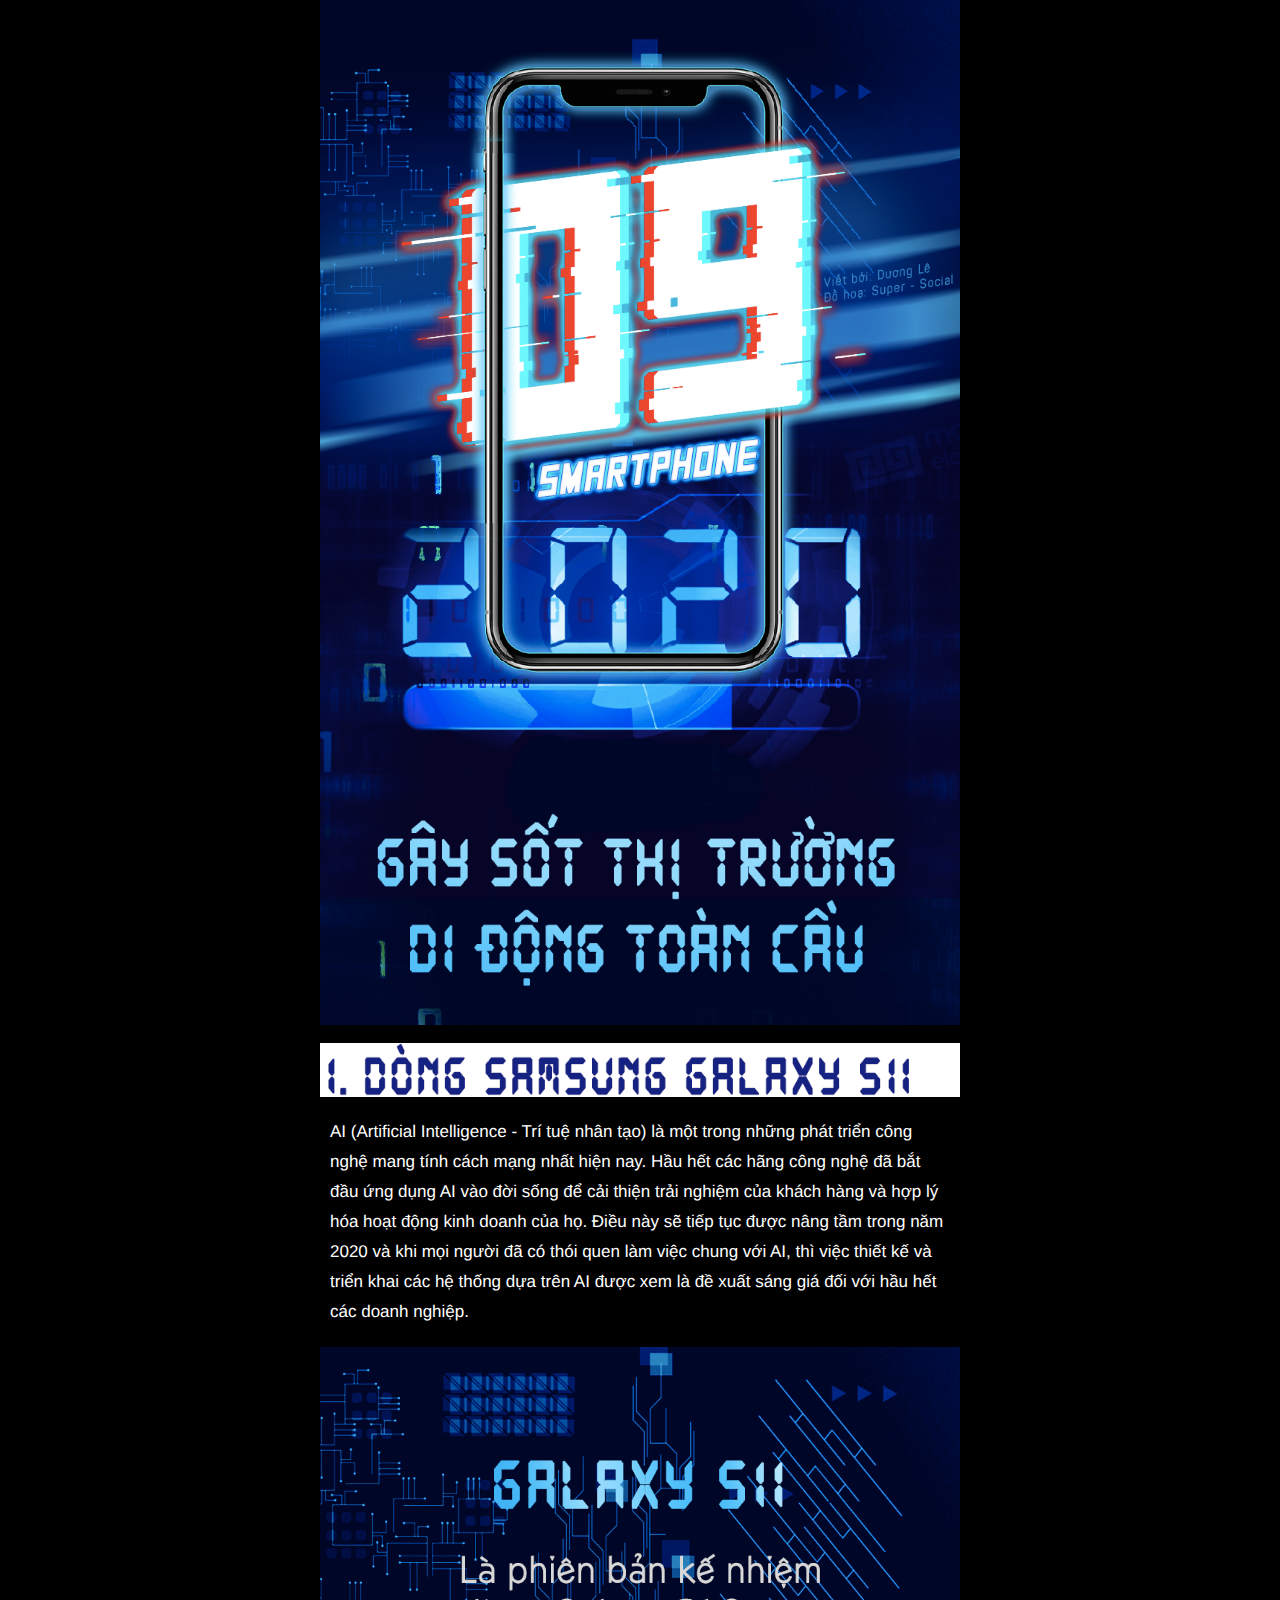
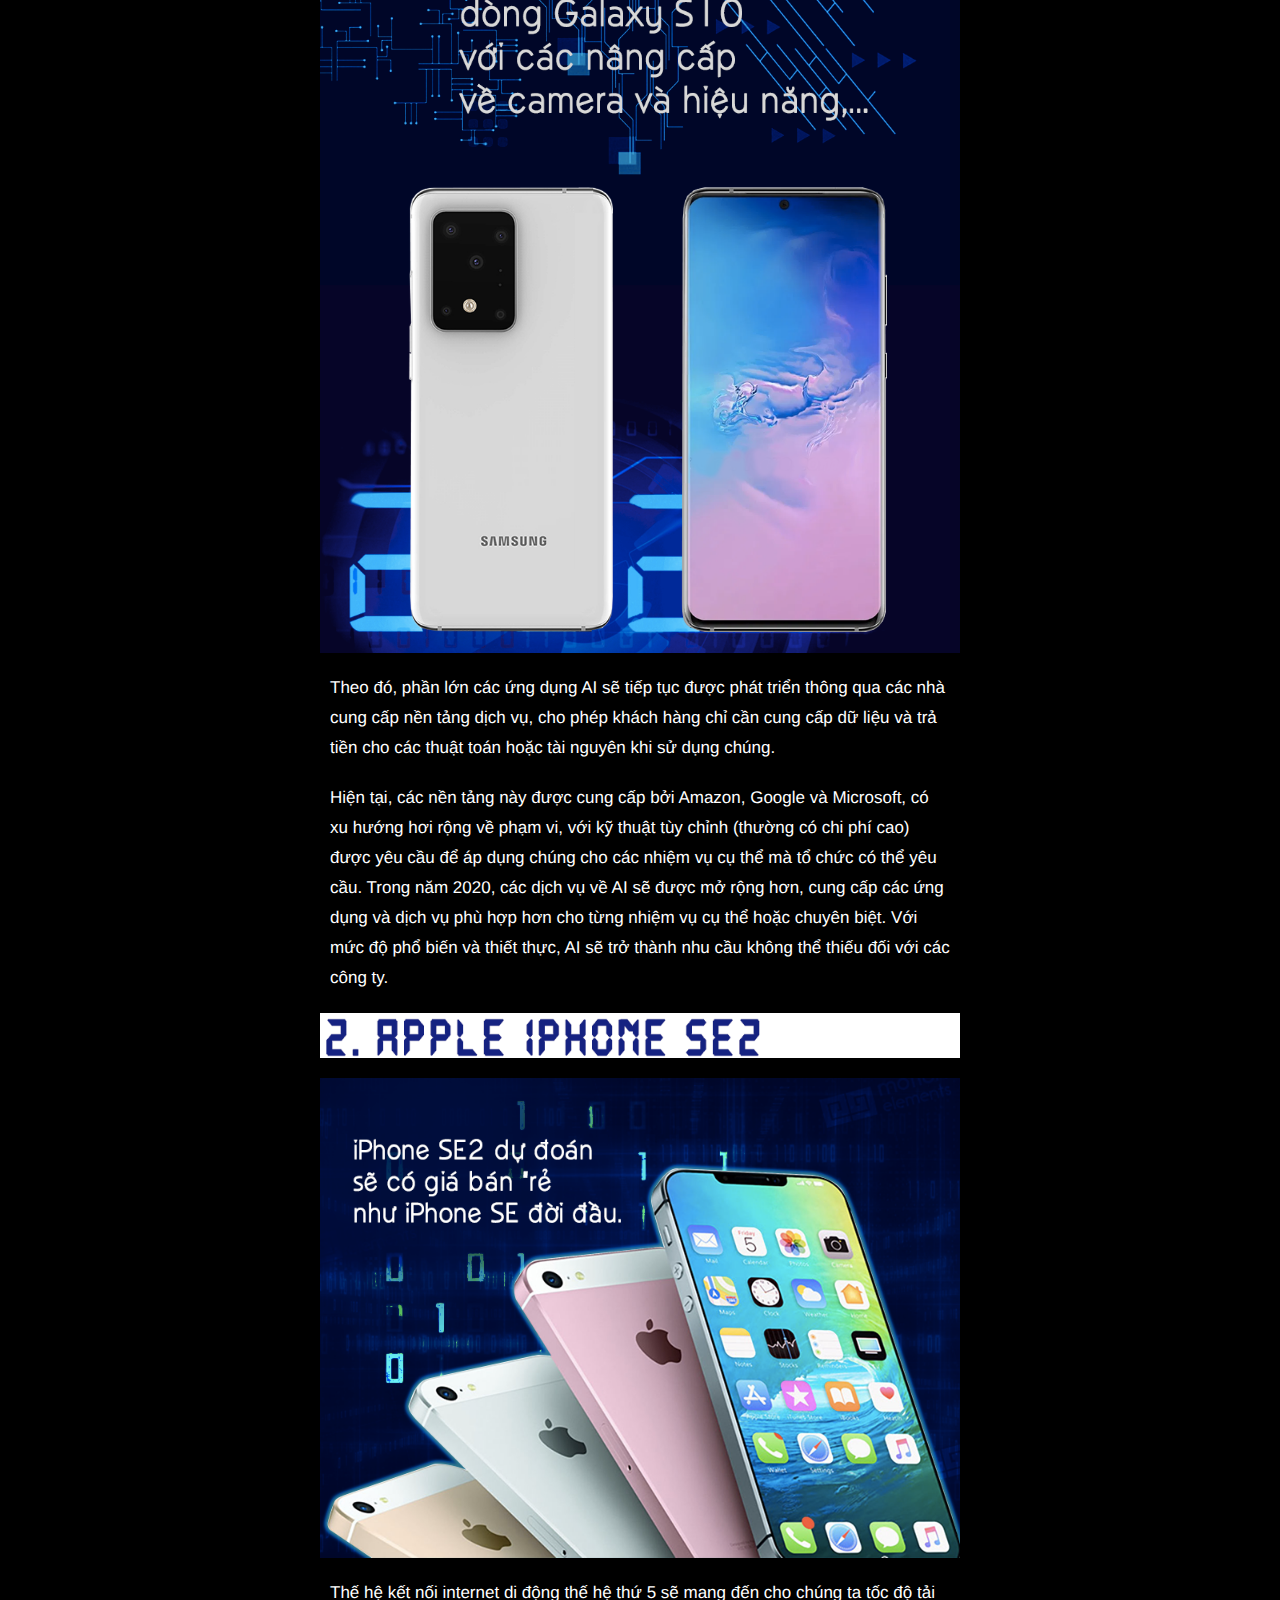
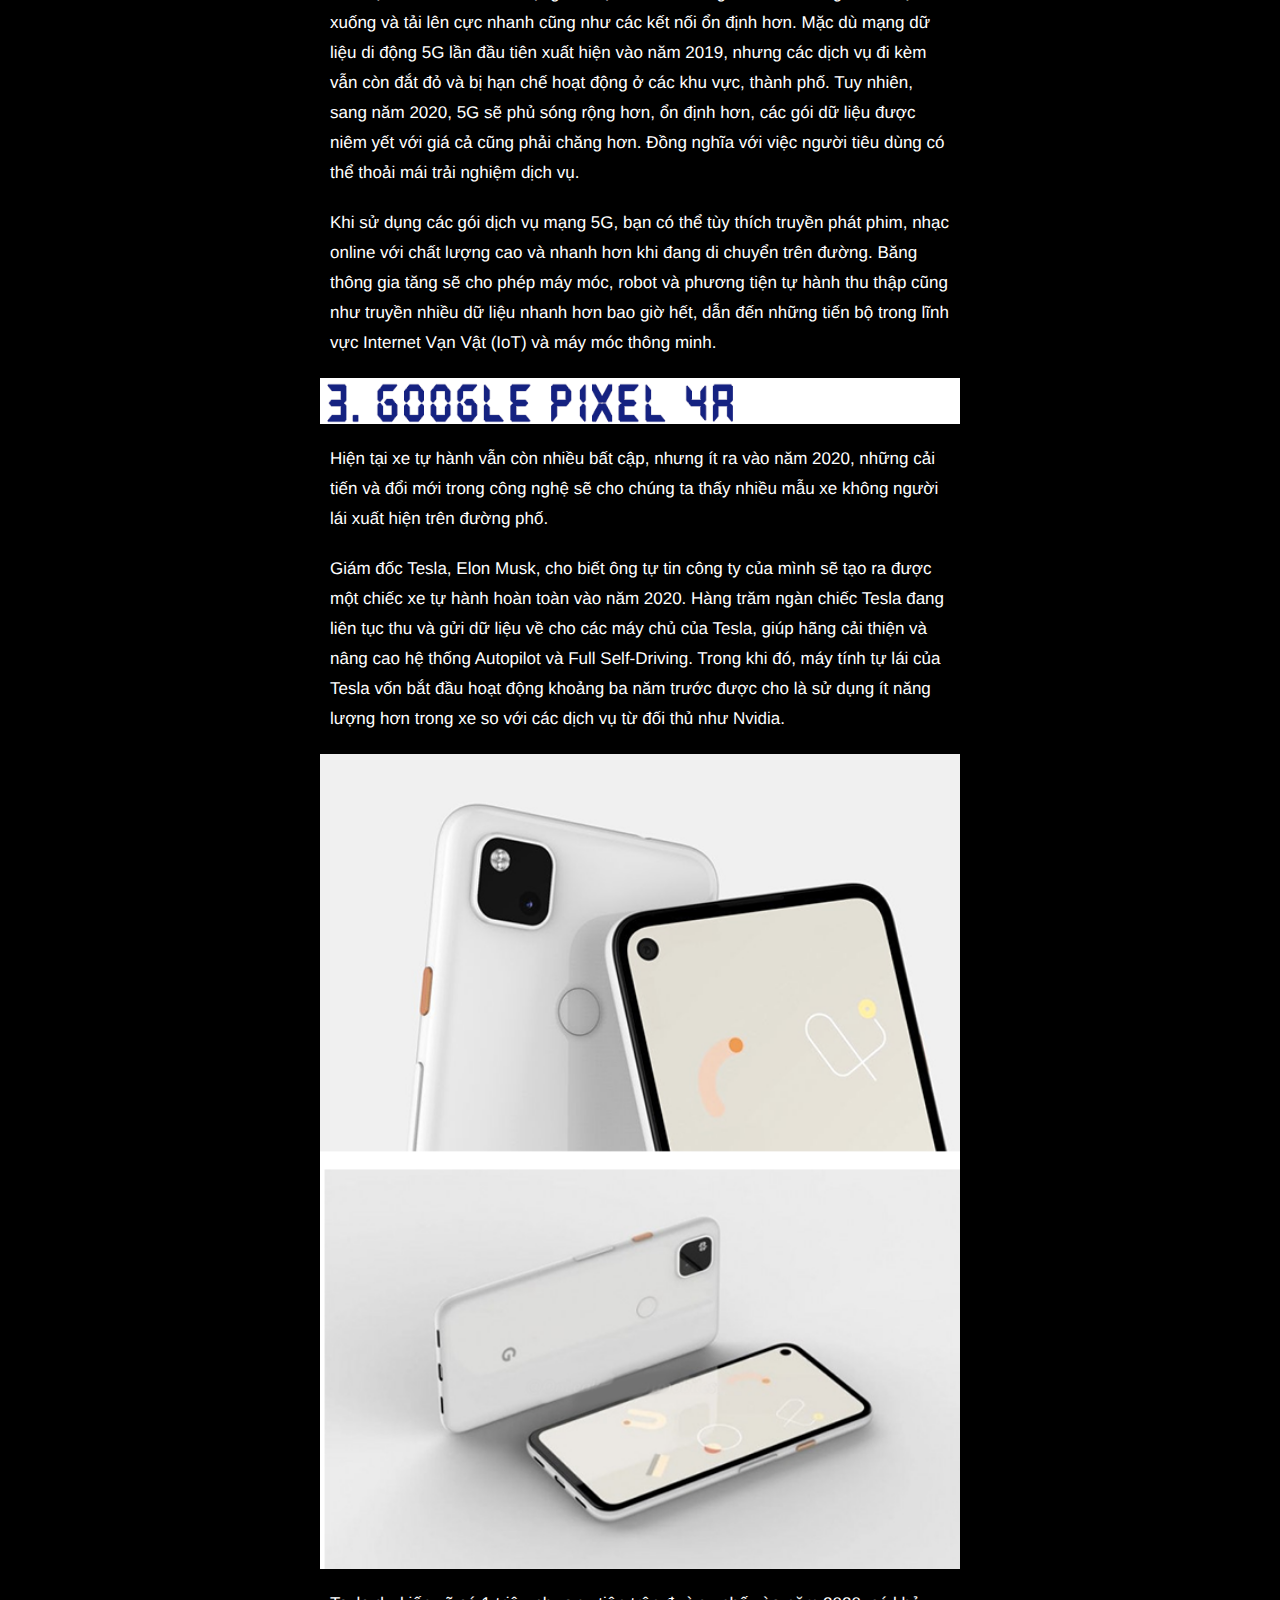
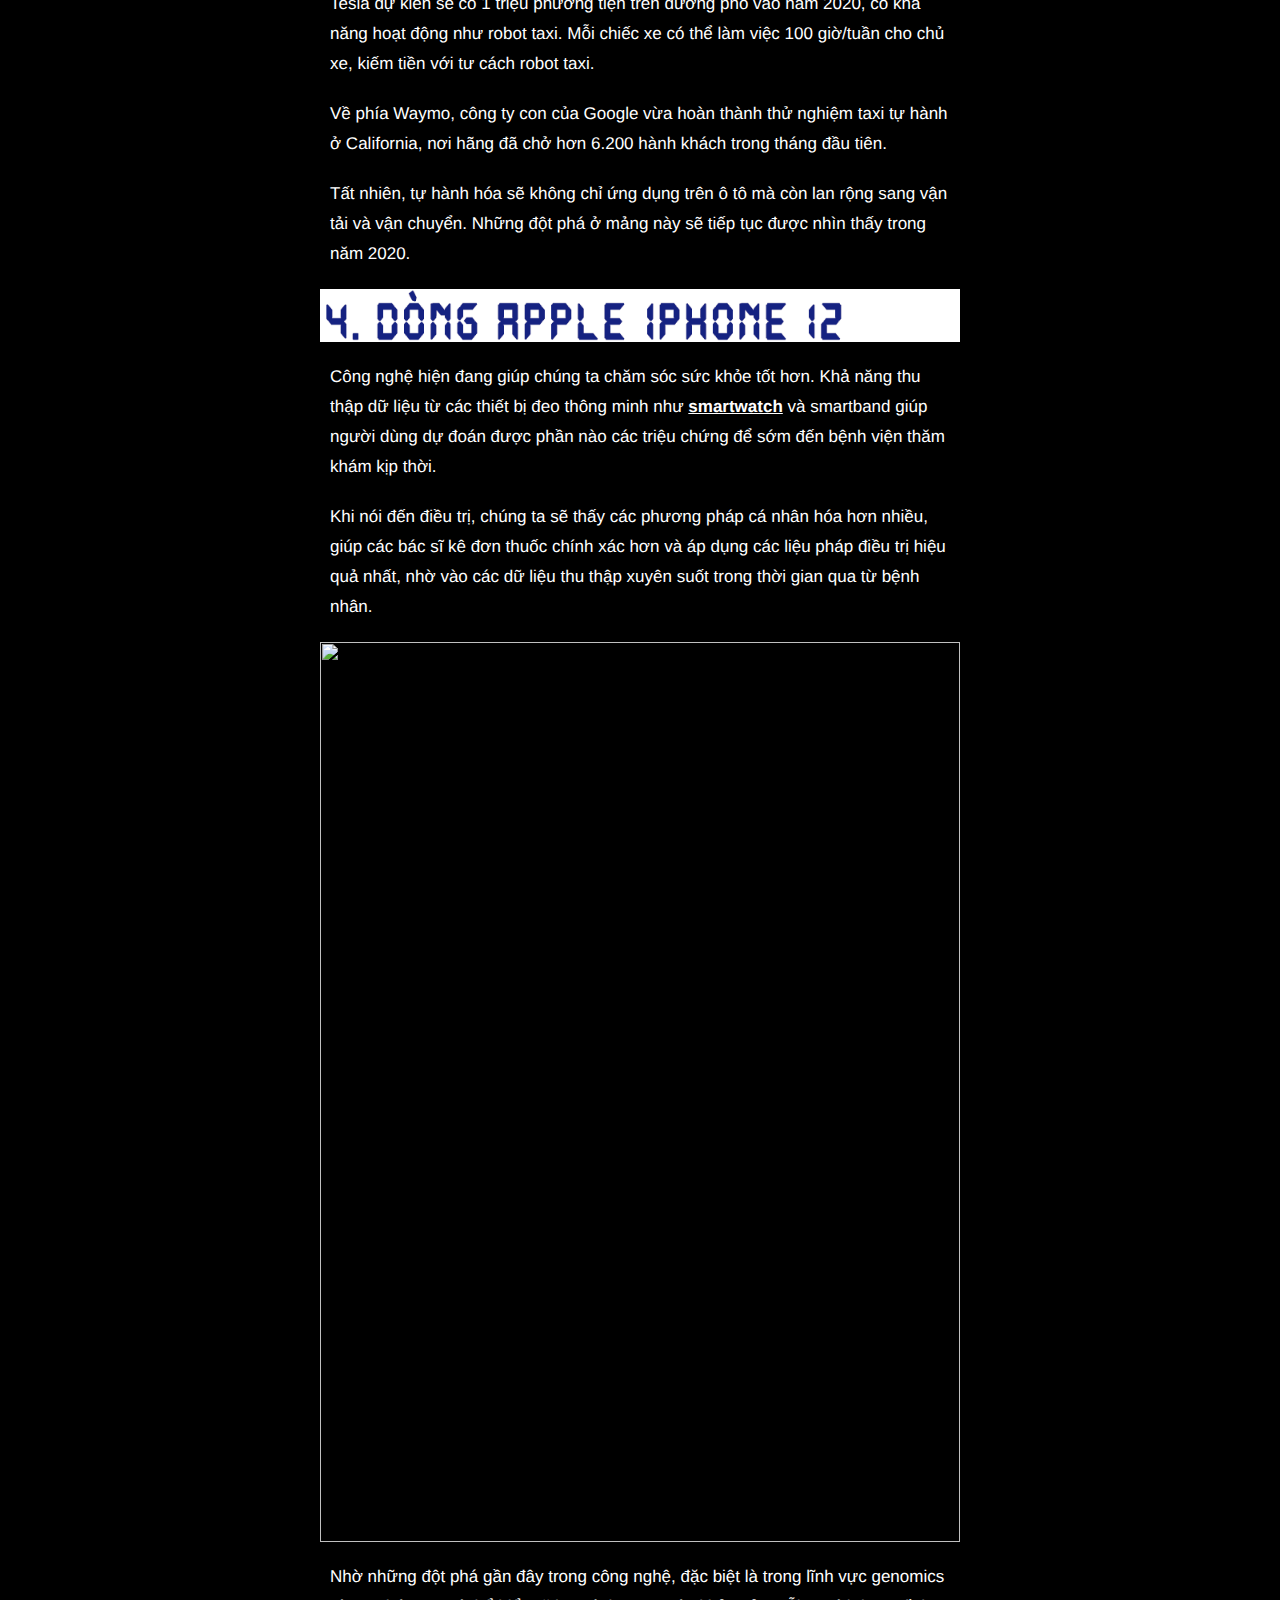
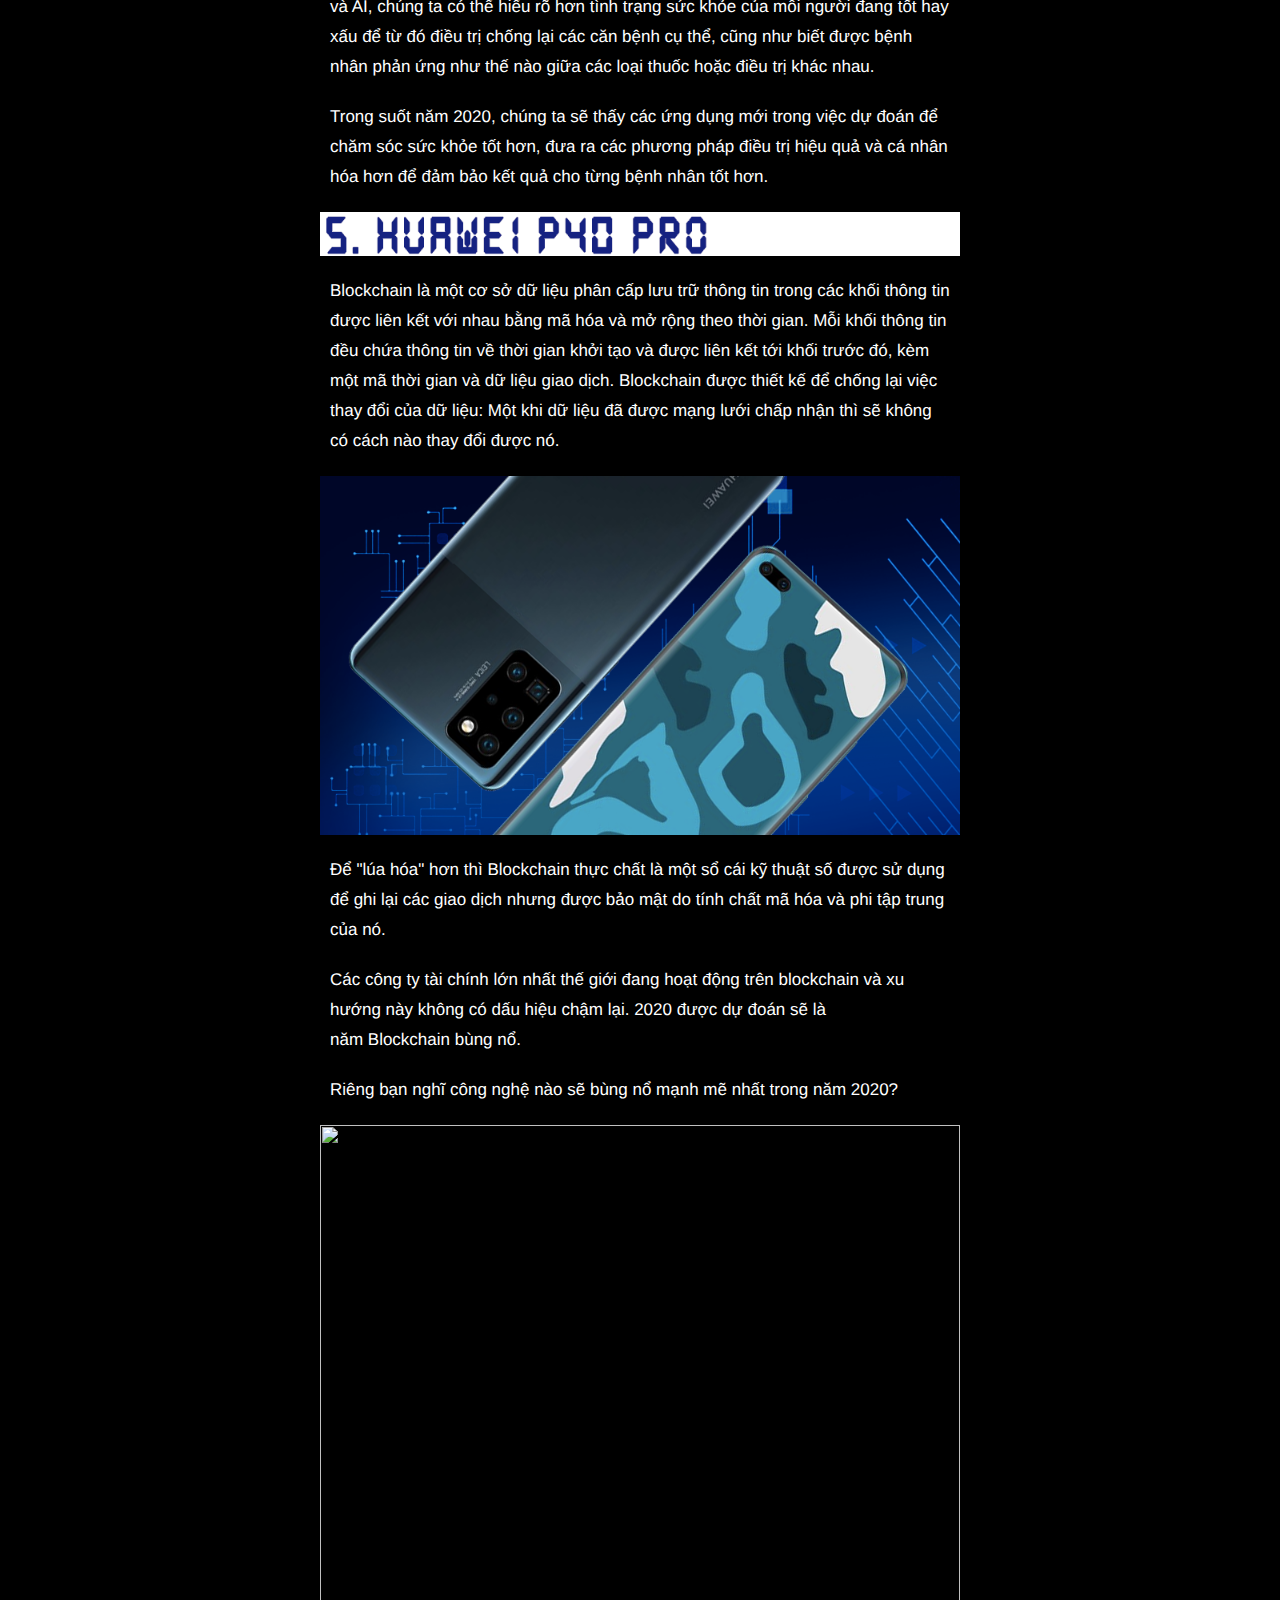
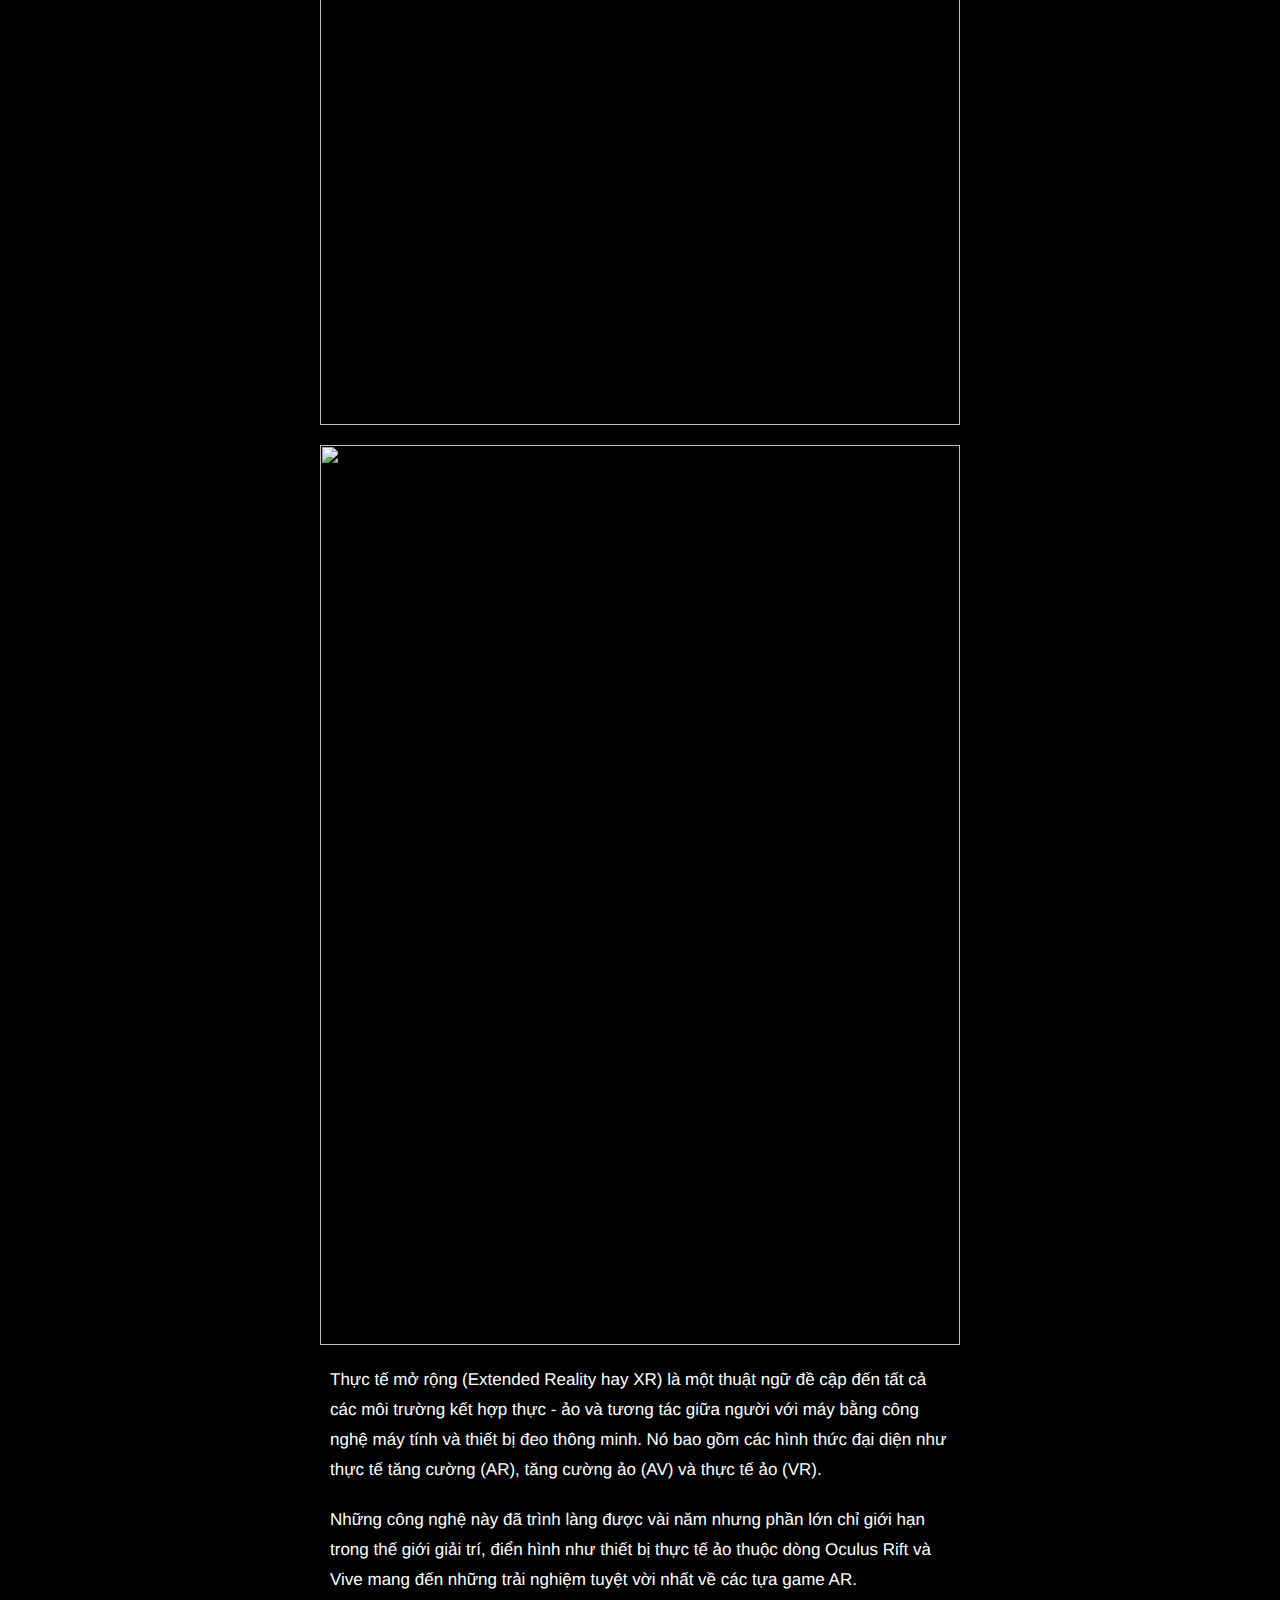
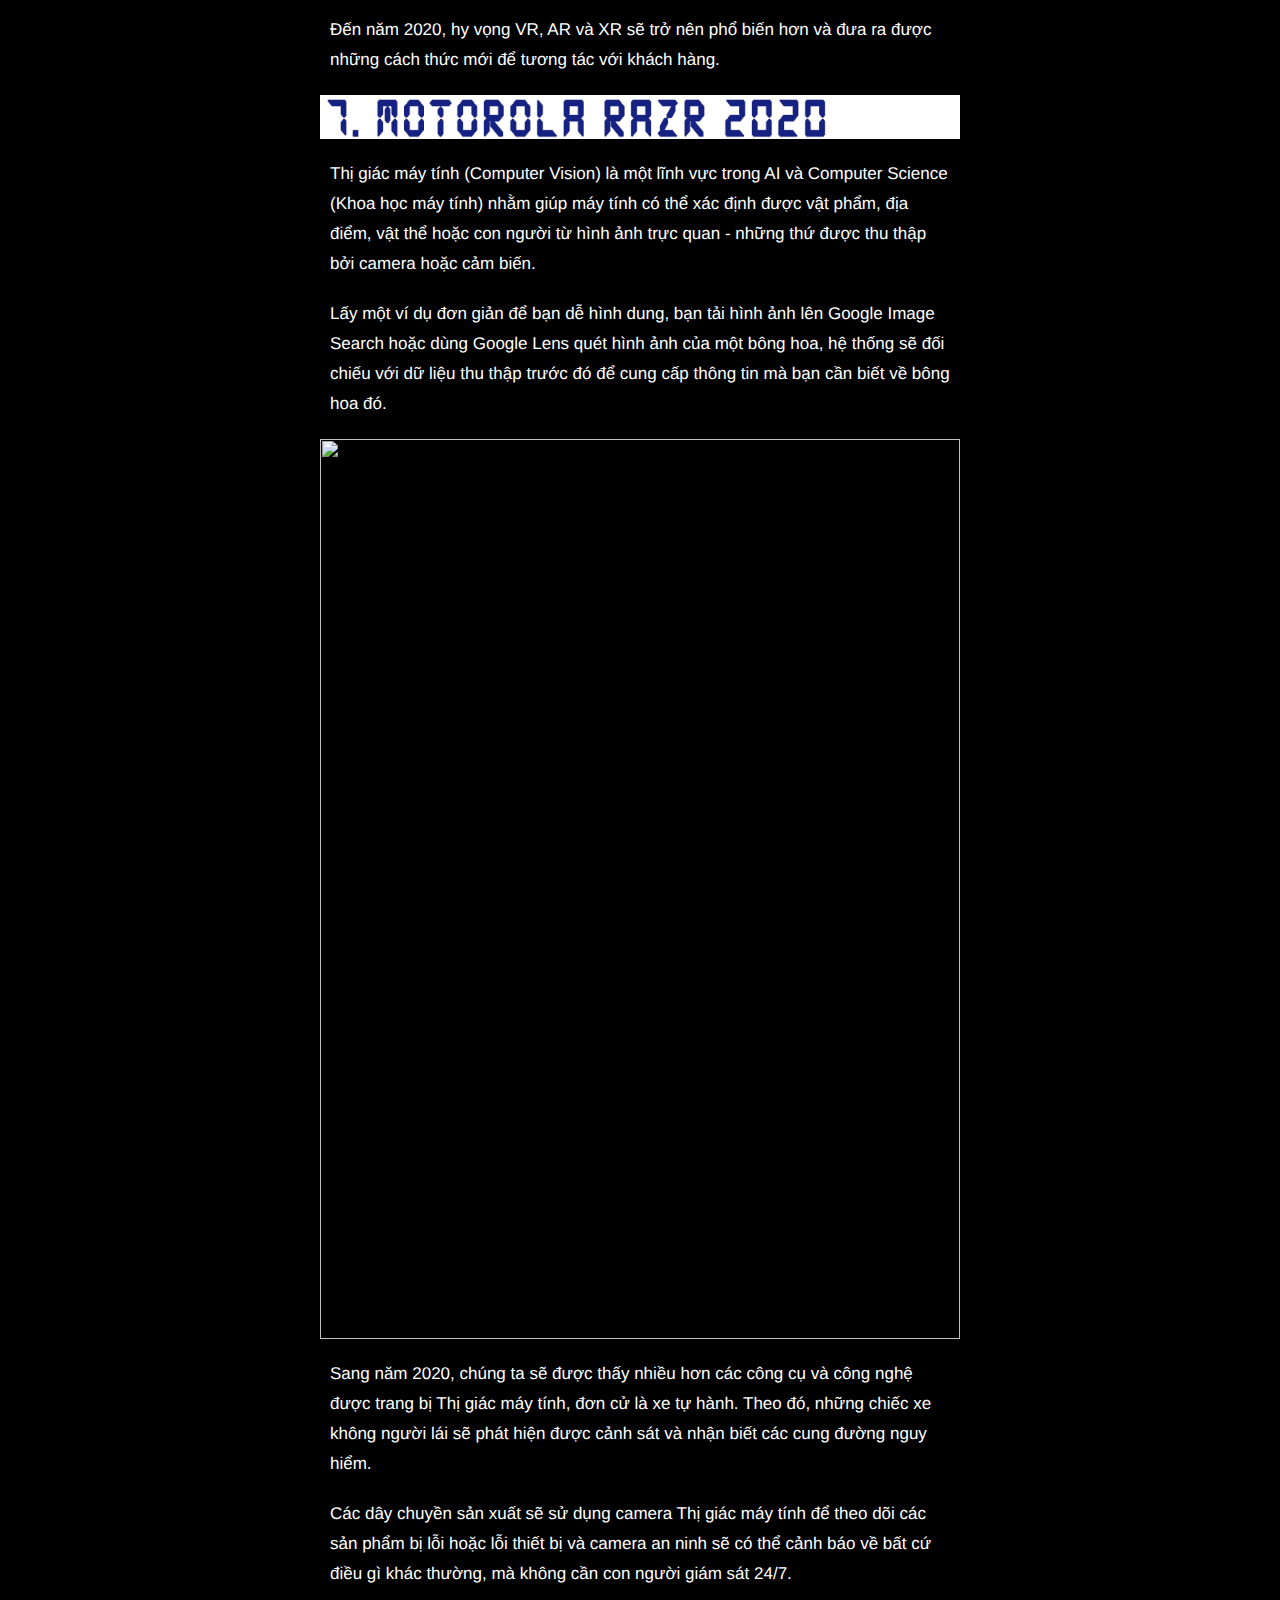
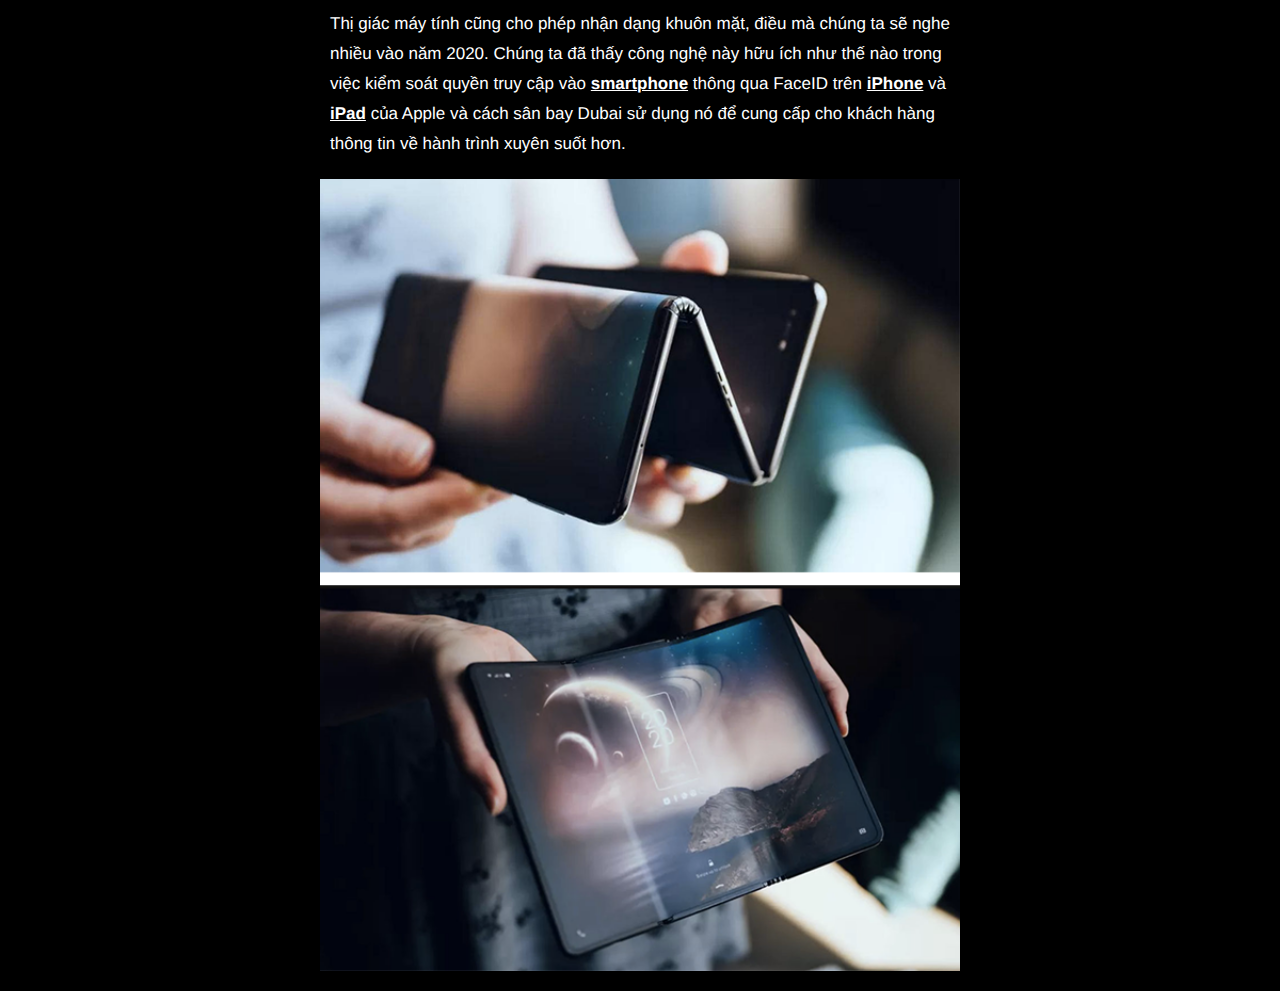
==== MOBILE/index.html @ e2ac8e6b "first commit" ====
<!donuype html>
<html>
<head>
	<meta charset="utf-8">
	<meta name="viewport" content="width=device-width, height=device-height, initial-scale=1, maximum-scale=1, user-scalable=0" />
	<title>Thế giới di động</title>
	<link href="css/style.css" type="text/css" rel="stylesheet" media="screen">
	<link href="https://fonts.googleapis.com/css?family=Open+Sans" rel="stylesheet">
	<link href="https://fonts.googleapis.com/css?family=Arimo" rel="stylesheet">
</head>
<body>
	<div class="block-header">
		<img src="images/header.png"><br>
	</div>
	<div class="how-richkid">
		<div class="container del-marginbottom">
			<div class="img-fullscreen">
				<img src="images/outline01.png">
			</div>
			<p>AI (Artificial Intelligence - Trí tuệ nhân tạo) là một trong những phát triển công nghệ mang tính cách mạng nhất hiện nay. Hầu hết các hãng công nghệ đã bắt đầu ứng dụng AI vào đời sống để cải thiện trải nghiệm của khách hàng và hợp lý hóa hoạt động kinh doanh của họ. Điều này sẽ tiếp tục được nâng tầm trong năm 2020 và khi mọi người đã có thói quen làm việc chung với AI, thì việc thiết kế và triển khai các hệ thống dựa trên AI được xem là đề xuất sáng giá đối với hầu hết các doanh nghiệp.</p>
			<div class="img-fullscreen">
				<img src="images/img01.png">
			</div>
			<p>Theo đó, phần lớn các ứng dụng AI sẽ tiếp tục được phát triển thông qua các nhà cung cấp nền tảng dịch vụ, cho phép khách hàng chỉ cần cung cấp dữ liệu và trả tiền cho các thuật toán hoặc tài nguyên khi sử dụng chúng.</p>
			<p>Hiện tại, các nền tảng này được cung cấp bởi Amazon, Google và Microsoft, có xu hướng hơi rộng về phạm vi, với kỹ thuật tùy chỉnh (thường có chi phí cao) được yêu cầu để áp dụng chúng cho các nhiệm vụ cụ thể mà tổ chức có thể yêu cầu. Trong năm 2020, các dịch vụ về AI sẽ được mở rộng hơn, cung cấp các ứng dụng và dịch vụ phù hợp hơn cho từng nhiệm vụ cụ thể hoặc chuyên biệt. Với mức độ phổ biến và thiết thực, AI sẽ trở thành nhu cầu không thể thiếu đối với các công ty.</p>
			<div class="img-fullscreen">
				<img src="images/outline02.png">
			</div>
			<div class="img-fullscreen">
				<img src="images/img02.png">
			</div>
			<p>Thế hệ kết nối internet di động thế hệ thứ 5 sẽ mang đến cho chúng ta tốc độ tải xuống và tải lên cực nhanh cũng như các kết nối ổn định hơn. Mặc dù mạng dữ liệu di động 5G lần đầu tiên xuất hiện vào năm 2019, nhưng các dịch vụ đi kèm vẫn còn đắt đỏ và bị hạn chế hoạt động ở các khu vực, thành phố. Tuy nhiên, sang năm 2020, 5G sẽ phủ sóng rộng hơn, ổn định hơn, các gói dữ liệu được niêm yết với giá cả cũng phải chăng hơn. Đồng nghĩa với việc người tiêu dùng có thể thoải mái trải nghiệm dịch vụ.</p>
			<p>Khi sử dụng các gói dịch vụ mạng 5G, bạn có thể tùy thích truyền phát phim, nhạc online với chất lượng cao và nhanh hơn&nbsp;khi đang di chuyển trên đường. Băng thông gia tăng sẽ cho phép máy móc, robot và phương tiện tự hành thu thập cũng như truyền nhiều dữ liệu nhanh hơn bao giờ hết, dẫn đến những tiến bộ trong lĩnh vực Internet Vạn Vật (IoT) và máy móc thông minh.</p>
			<div class="img-fullscreen">
				<img src="images/outline03.png">
			</div>
			<p>Hiện tại xe tự hành vẫn còn nhiều bất cập, nhưng ít ra vào năm 2020, những cải tiến và đổi mới trong công nghệ sẽ cho chúng ta thấy nhiều mẫu xe không người lái xuất hiện trên đường phố.</p>
			<p>Giám đốc Tesla, Elon Musk, cho biết ông tự tin công ty của mình sẽ tạo ra được một chiếc xe tự hành hoàn toàn vào năm 2020. Hàng trăm ngàn chiếc Tesla đang liên tục thu và gửi dữ liệu về cho các máy chủ của Tesla, giúp hãng cải thiện và nâng cao hệ thống Autopilot và Full Self-Driving. Trong khi đó, máy tính tự lái của Tesla vốn bắt đầu hoạt động khoảng ba năm trước được cho là sử dụng ít năng lượng hơn trong xe so với các dịch vụ từ đối thủ như Nvidia.</p>
			<div class="img-fullscreen">
				<img src="images/img03.png">
			</div>
			<p>Tesla dự kiến sẽ có 1 triệu phương tiện trên đường phố vào năm 2020, có khả năng hoạt động như robot taxi. Mỗi chiếc xe có thể làm việc 100 giờ/tuần cho chủ xe, kiếm tiền với tư cách robot taxi.</p>
			<p>Về phía&nbsp;Waymo, công ty con của Google vừa hoàn thành thử nghiệm taxi tự hành ở California, nơi hãng đã chở hơn 6.200 hành khách trong tháng đầu tiên.</p>
			<p>Tất nhiên, tự hành hóa sẽ không chỉ ứng dụng trên ô tô mà còn lan rộng sang vận tải và vận chuyển. Những đột phá ở mảng này sẽ tiếp tục được nhìn thấy trong năm 2020.</p>
			<div class="img-fullscreen">
				<img src="images/outline04.png">
			</div>
			<p>Công nghệ hiện đang giúp chúng ta chăm sóc sức khỏe tốt hơn. Khả năng thu thập dữ liệu từ các thiết bị đeo thông minh như <a href="https://www.thegioididong.com/dong-ho-thong-minh" target="_blank" title="Đặt mua đồng hồ thông minh tại Thegioididong.com" type="Đặt mua đồng hồ thông minh tại Thegioididong.com">smartwatch</a> và smartband giúp người dùng dự đoán được phần nào các triệu chứng để&nbsp;sớm đến bệnh viện thăm khám kịp thời.</p>
			<p>Khi nói đến điều trị, chúng ta sẽ thấy các phương pháp cá nhân hóa hơn nhiều, giúp các bác sĩ kê đơn thuốc chính xác hơn và áp dụng các liệu pháp điều trị hiệu quả nhất, nhờ vào các dữ liệu thu thập xuyên suốt trong thời gian qua từ bệnh nhân.</p>
			<div class="img-fullscreen">
				<img src="images/img04.png">
			</div>
			<p>Nhờ những đột phá gần đây trong công nghệ, đặc biệt là trong lĩnh vực genomics và AI, chúng ta có thể hiểu rõ hơn tình trạng sức khỏe của mỗi người đang tốt hay xấu để từ đó điều trị chống lại các căn bệnh cụ thể, cũng như biết được bệnh nhân phản ứng như thế nào giữa các loại thuốc hoặc điều trị khác nhau.</p>
			<p>Trong suốt năm 2020, chúng ta sẽ thấy các ứng dụng mới trong việc dự đoán để chăm sóc sức khỏe tốt hơn, đưa ra các phương pháp điều trị hiệu quả và cá nhân hóa hơn để đảm bảo kết quả cho từng bệnh nhân tốt hơn.</p>
			<div class="img-fullscreen">
				<img src="images/outline05.png">
			</div>
			<p>Blockchain là một cơ sở dữ liệu phân cấp lưu trữ thông tin trong các khối thông tin được liên kết với nhau bằng mã hóa và mở rộng theo thời gian. Mỗi khối thông tin đều chứa thông tin về thời gian khởi tạo và được liên kết tới khối trước đó, kèm một mã thời gian và dữ liệu giao dịch. Blockchain được thiết kế để chống lại việc thay đổi của dữ liệu: Một khi dữ liệu đã được mạng lưới chấp nhận thì sẽ không có cách nào thay đổi được nó.</p>
			<div class="img-fullscreen">
				<img src="images/img05.png">
			</div>
			<p>Để "lúa hóa" hơn thì Blockchain thực chất là một sổ cái kỹ thuật số được sử dụng để ghi lại các giao dịch nhưng được bảo mật do tính chất mã hóa và phi tập trung của nó.</p>
			<p>Các công ty tài chính lớn nhất thế giới đang hoạt động trên blockchain và xu hướng này không có dấu hiệu chậm lại.&nbsp;2020 được dự đoán sẽ là năm&nbsp;Blockchain bùng nổ.</p>
			<p>Riêng bạn nghĩ công nghệ nào sẽ bùng nổ mạnh mẽ nhất trong năm 2020?</p>
			<div class="img-fullscreen">
				<img src="images/outline06.png">
			</div>
			<div class="img-fullscreen">
				<img src="images/img06.png">
			</div>
			<p>Thực tế mở rộng (Extended Reality hay XR) là một thuật ngữ đề cập đến tất cả các môi trường kết hợp thực - ảo và tương tác giữa người với máy bằng công nghệ máy tính và thiết bị đeo thông minh. Nó bao gồm các hình thức đại diện như thực tế tăng cường (AR), tăng cường ảo (AV) và thực tế ảo (VR).</p>
			<p>Những công nghệ này đã trình làng được vài năm nhưng phần lớn chỉ giới hạn trong thế giới giải trí, điển hình như thiết bị thực tế ảo thuộc dòng Oculus Rift và Vive mang đến những trải nghiệm tuyệt vời nhất về các tựa game AR.</p>
			<p>Đến năm 2020, hy vọng VR, AR và XR sẽ trở nên phổ biến hơn và đưa ra được những cách thức mới để tương tác với khách hàng.</p>
			<div class="img-fullscreen">
				<img src="images/outline07.png">
			</div>
			<p>Thị giác máy tính (Computer Vision) là một lĩnh vực trong AI và Computer Science (Khoa học máy tính) nhằm giúp máy tính có&nbsp;thể xác định được vật phẩm, địa điểm, vật thể hoặc con người từ hình ảnh trực quan - những thứ được thu thập bởi camera hoặc cảm biến.</p>
			<p>Lấy một ví dụ đơn giản để bạn dễ hình dung, bạn tải hình ảnh lên&nbsp;Google Image Search hoặc dùng&nbsp;Google Lens quét hình ảnh của một bông hoa, hệ thống sẽ đối chiếu với dữ liệu thu thập trước đó để cung cấp thông tin mà bạn cần biết về bông hoa đó.</p>
			<div class="img-fullscreen">
				<img src="images/img07.gif">
			</div>
			<p>Sang năm 2020, chúng ta sẽ được thấy nhiều hơn các công cụ và công nghệ được trang bị Thị giác máy tính, đơn cử là xe tự hành. Theo đó, những chiếc xe không người lái sẽ phát hiện được cảnh sát và nhận biết các cung đường nguy hiểm.</p>
			<p>Các dây chuyền sản xuất sẽ sử dụng camera Thị giác máy tính để theo dõi các sản phẩm bị lỗi hoặc lỗi thiết bị và camera an ninh sẽ có thể cảnh báo về bất cứ điều gì khác thường, mà không cần con người giám sát 24/7.</p>
			<p>Thị giác máy tính cũng cho phép nhận dạng khuôn mặt, điều mà chúng ta sẽ nghe nhiều vào năm 2020. Chúng ta đã thấy công nghệ này hữu ích như thế nào trong việc kiểm soát quyền truy cập vào <a href="https://www.thegioididong.com/dtdd" target="_blank" title="Đặt mua smartphone tại Thegioididong.com" type="Đặt mua smartphone tại Thegioididong.com">smartphone</a> thông qua FaceID trên <a href="https://www.thegioididong.com/dtdd-apple-iphone" target="_blank" title="Đặt mua iPhone tại Thegioididong.com" type="Đặt mua iPhone tại Thegioididong.com">iPhone</a> và <a href="https://www.thegioididong.com/may-tinh-bang-apple-ipad" target="_blank" title="Đặt mua iPad tại Thegioididong.com" type="Đặt mua iPad tại Thegioididong.com">iPad</a> của Apple và cách sân bay Dubai sử dụng nó để cung cấp cho khách hàng thông tin về hành trình xuyên suốt hơn.</p>
			<div class="img-fullscreen">
				<img src="images/img08.png">
			</div>
<!-- 		<div class="how-richkid override-background">
			<div class="container del-marginbottom">
				<p>Các quy tắc của Paint đều nhất quán và duy trì trong suốt hơn 30 năm cập nhật phần mềm bởi vì chúng không cần (và không có) thay đổi. Đôi khi chỉ cần như vậy để chúng ta xây dựng một bộ tính năng tốt cho ứng dụng.</p>
				<p style="margin-bottom: 0;">Sẽ không có gì ngạc nhiên khi nhiều người tiếp tục sử dụng Paint trong một thời gian dài nữa. Tóm lại, nếu cái gì không hỏng, đừng sửa nó!</p>
			</div>
		</div> -->
	</body>
---- MOBILE/css/style.css ----
* {
    margin: 0;
    padding: 0;
}

img {
    border: 0;
}

a {
    /*text-decoration: none;*/
}

ul, ol {
    /*list-style: none;*/
    list-style: inside;
}

.clr {
    clear: both;
}

body, input, button, option, textarea, label, select, legend, h1, h2, h3, h4, h5, h6, h1 a, h2 a, h3 a, h4 a, h5 a, h6 a {
    font: 14px/18px Arial, Helvetica, sans-serif;
    color: #333;
    outline: none;
}
p {
    -webkit-margin-before: 0;
    -webkit-margin-after: 0;
    -webkit-margin-start: 0;
    -webkit-margin-end: 0;
    text-rendering: geometricPrecision;
}
input[type=text], input[type=tel], textarea {
    -webkit-appearance: none;
}
body{
    background-color: black;
    color: white;
}
body a:link{
    color: white;
    font-weight: bold;
    text-decoration:underline;
}
.wrapper-tt{
    font-family: 'Open Sans', sans-serif;
    width: 100%;
    max-width: 640px;
    display: block;
    margin: auto
}
[class^="icontt-"], [class*="icontt-"] {
    background-image:url(../images/iconsocial.png);
    background-repeat: no-repeat;
    display: inline-block;
    height: 72px;
    width: 72px;
    line-height: 30px;
    vertical-align: middle;
    background-size: 72px 256px;
}

.block-header img{
    width: 100%;
    max-width: 640px;
    display: block;
    margin: auto
}
.container{
    max-width: 640px;
    margin: 0 auto;
}

p, ul{
    padding: 0 10px;
    font-family: Helvetica;
    font-size: 17px;
    line-height: 30px !important;
}
iframe{
    display: block;
    margin: 0 auto;
}
.outline img {
    width: 100%;
}
.font-bold{
    font-weight: bold;
}
.img-fullscreen img{
    width: 100%;
}
.how-richkid .container, .combo-cheapkid .container, .combo-richkid .container{
    margin-bottom: 20px;
}

.del-marginbottom{
    margin-bottom: 0 !important;
}
.del-margintop{
    margin-top: 0 !important;
}
.how-richkid img, .combo-cheapkid img{
    margin-bottom: 20px;
}
.outline img{
    margin-top: 0;   
}

h3 iframe{
    margin-bottom: 10px;
}

.container p{
 margin-bottom: 20px;
}

.button_buy{
    max-width: 250px;
    margin: 0 auto;
}

.buynow{
    margin: auto;
    width: 250px;
    text-align: center;
    line-height: 20.8px;
    background: -webkit-linear-gradient(top,#f89406,#f76b1c);
    border: 1px solid #d97f00;
    padding: 5px 15px;
    text-align: center;
    color: #fff;
    text-transform: uppercase;
    border-radius: 4px;
    font-size: 14px;
    font-weight: bold;
    display: inline-block;
    margin-top: 5px;
    text-decoration: none;
    
}

.buynow span{
    color: rgb(255, 255, 0);
    font-weight: bold;
}

.note{
    font-size: 13px !important;
    font-style: italic;
    line-height: 20px !important;
}

.override-background{
    /* Permalink - use to edit and share this gradient: https://colorzilla.com/gradient-editor/#dddddd+0,ffffff+100 */
    background: #dddddd; /* Old browsers */
    background: -moz-linear-gradient(top,  #dddddd 0%, #ffffff 100%); /* FF3.6-15 */
    background: -webkit-linear-gradient(top,  #dddddd 0%,#ffffff 100%); /* Chrome10-25,Safari5.1-6 */
    background: linear-gradient(to bottom,  #dddddd 0%,#ffffff 100%); /* W3C, IE10+, FF16+, Chrome26+, Opera12+, Safari7+ */
    filter: progid:DXImageTransform.Microsoft.gradient( startColorstr='#dddddd', endColorstr='#ffffff',GradientType=0 ); /* IE6-9 */
}
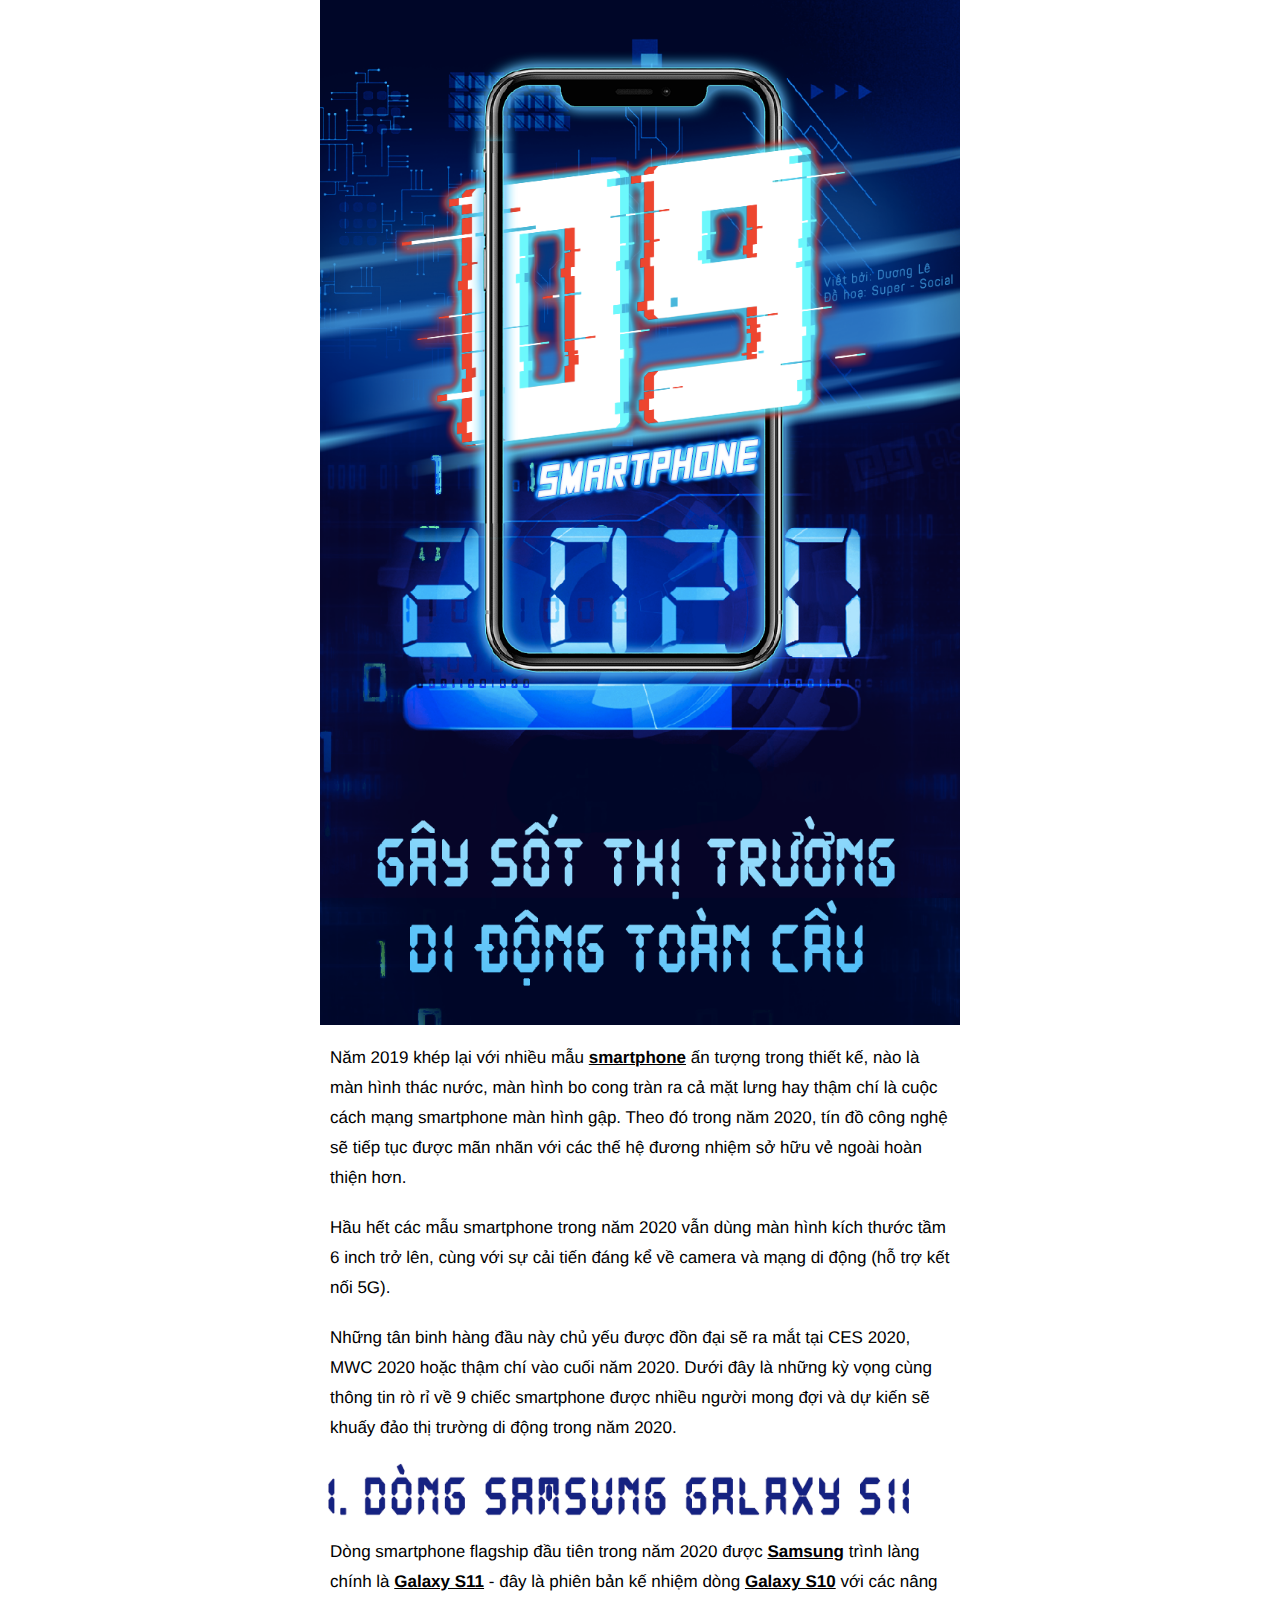
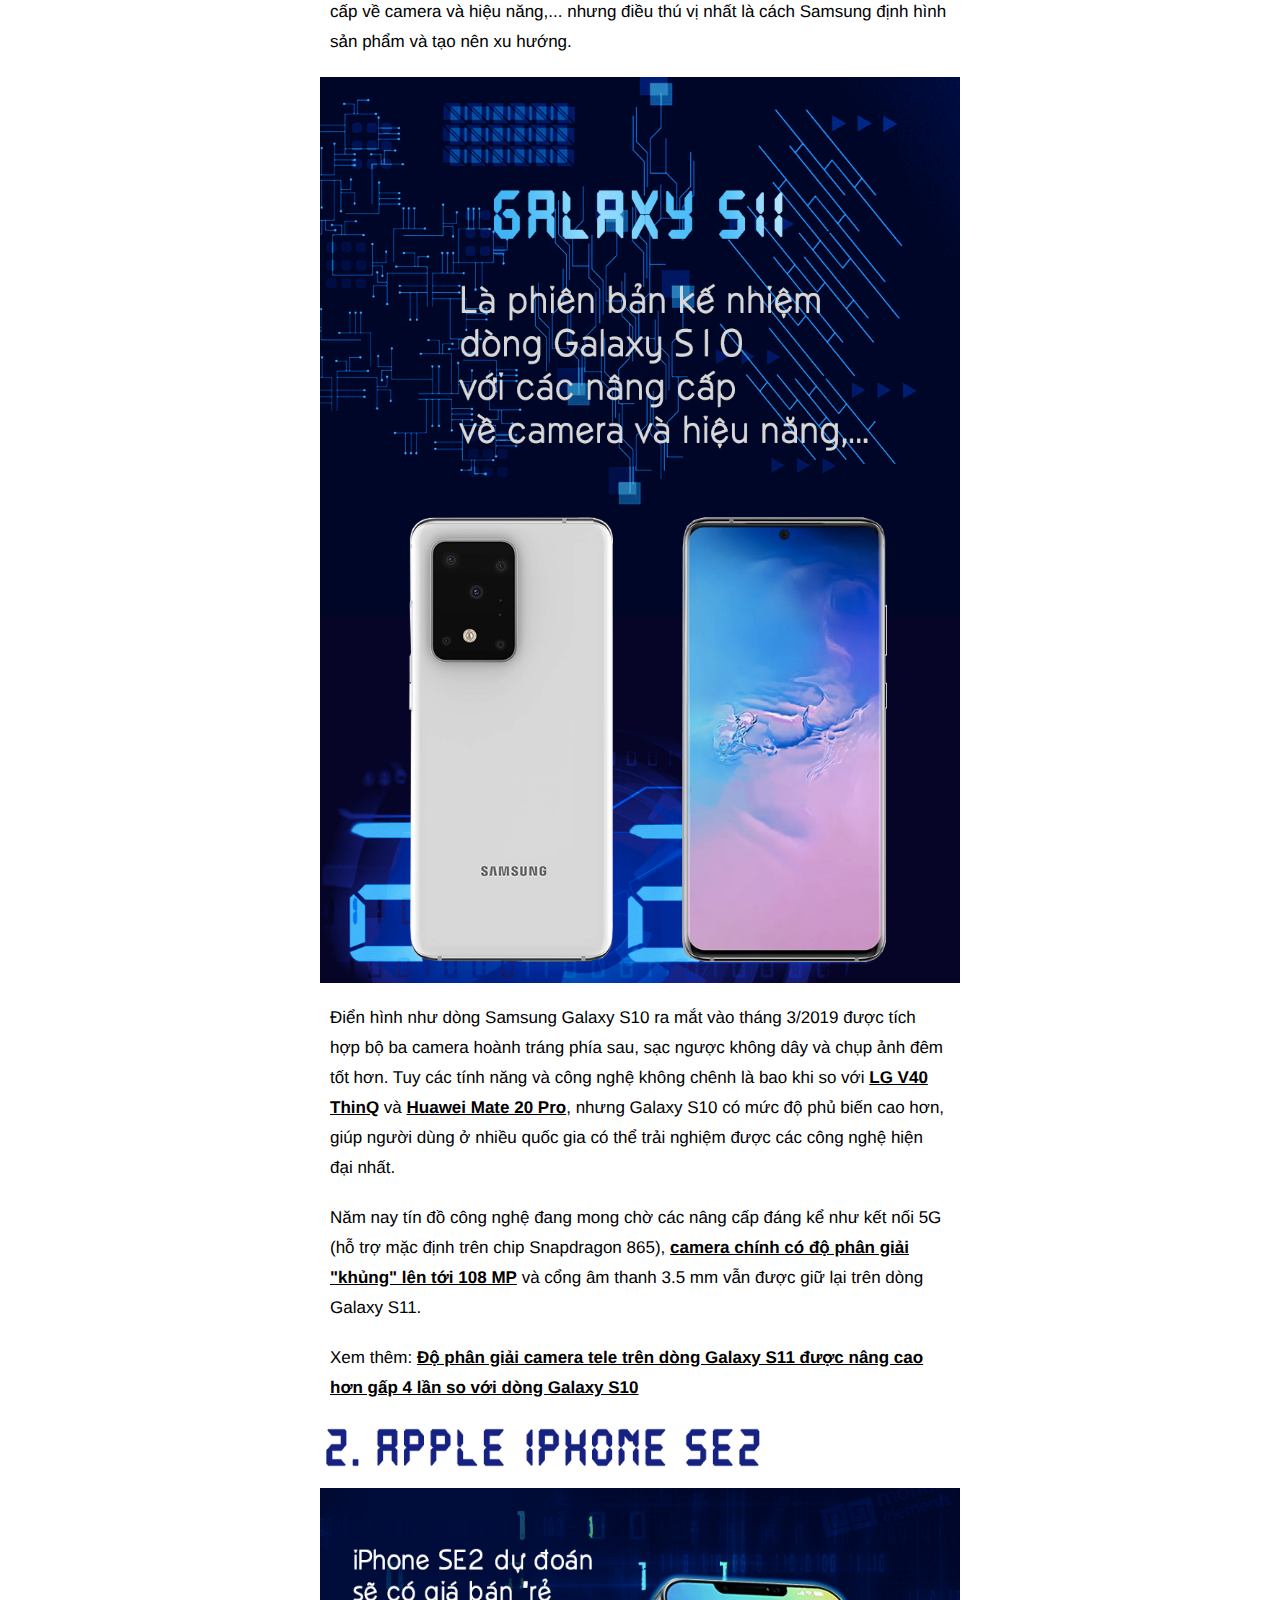
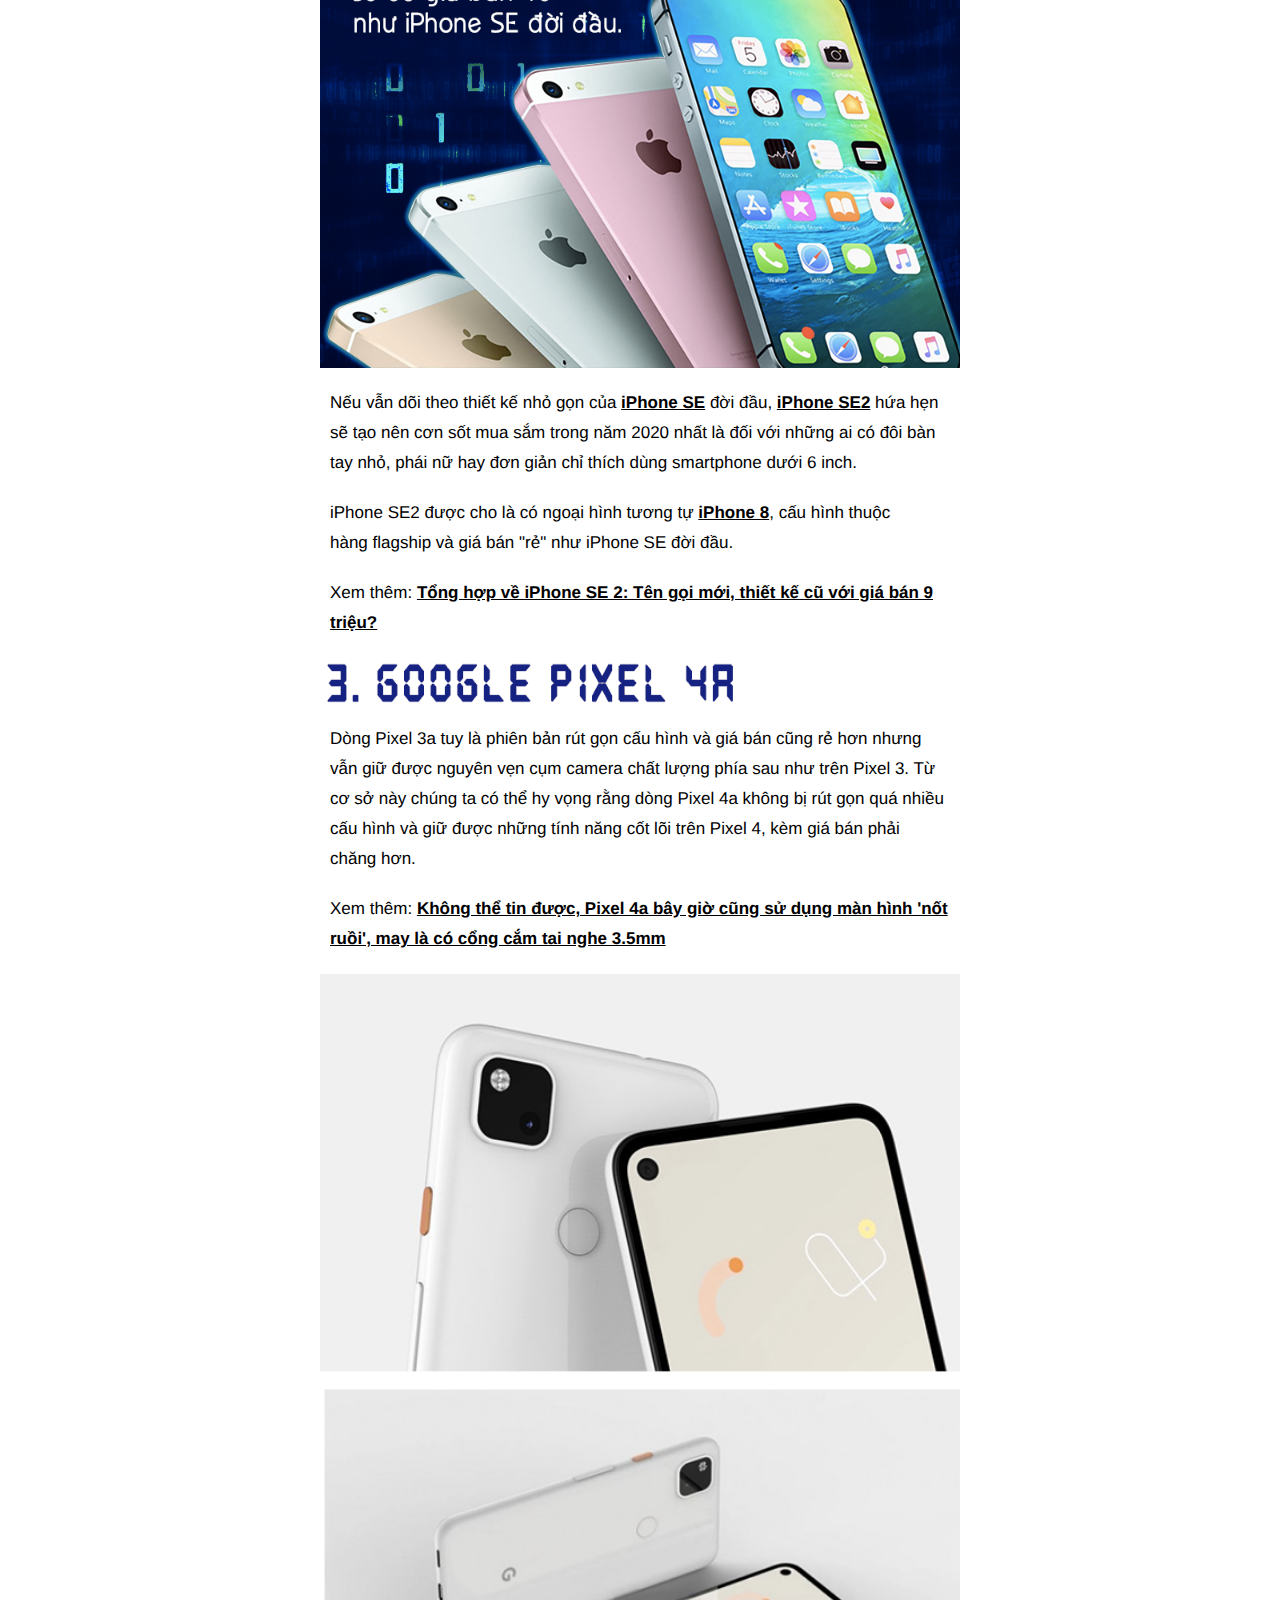
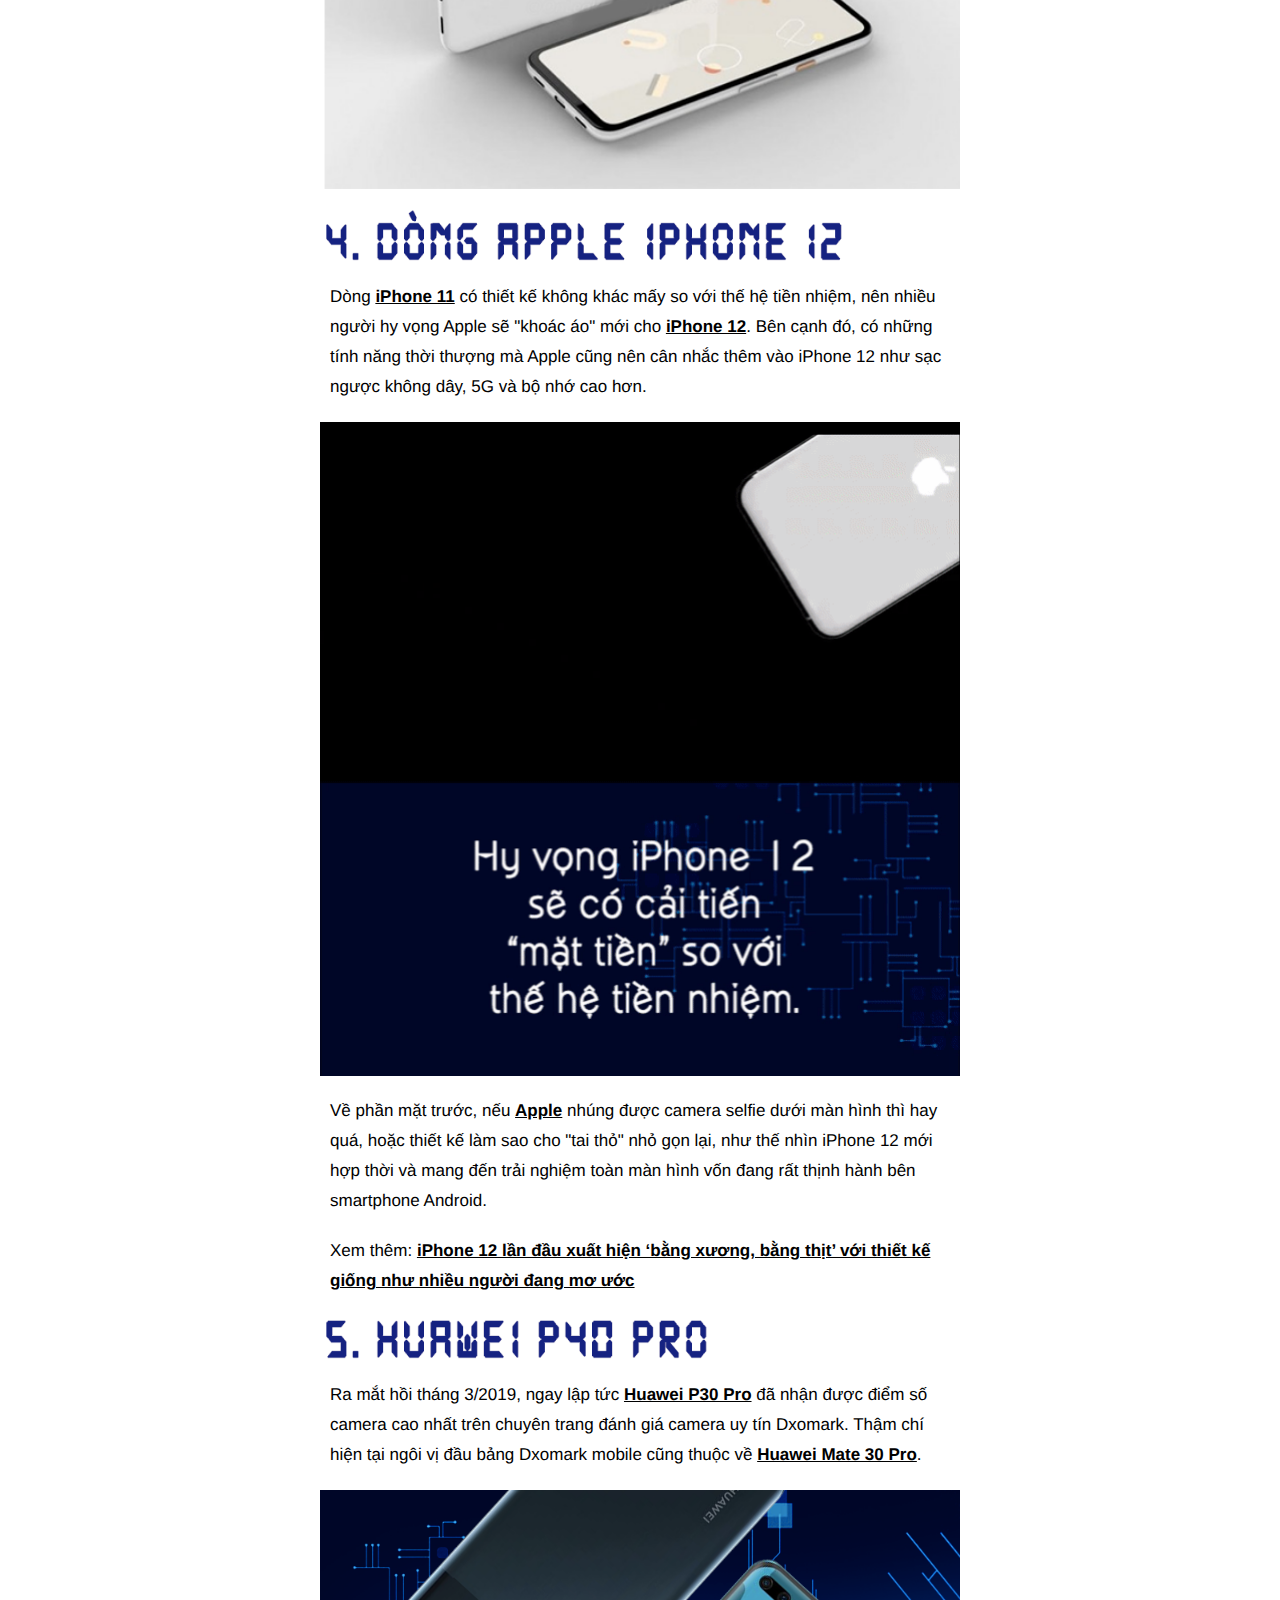
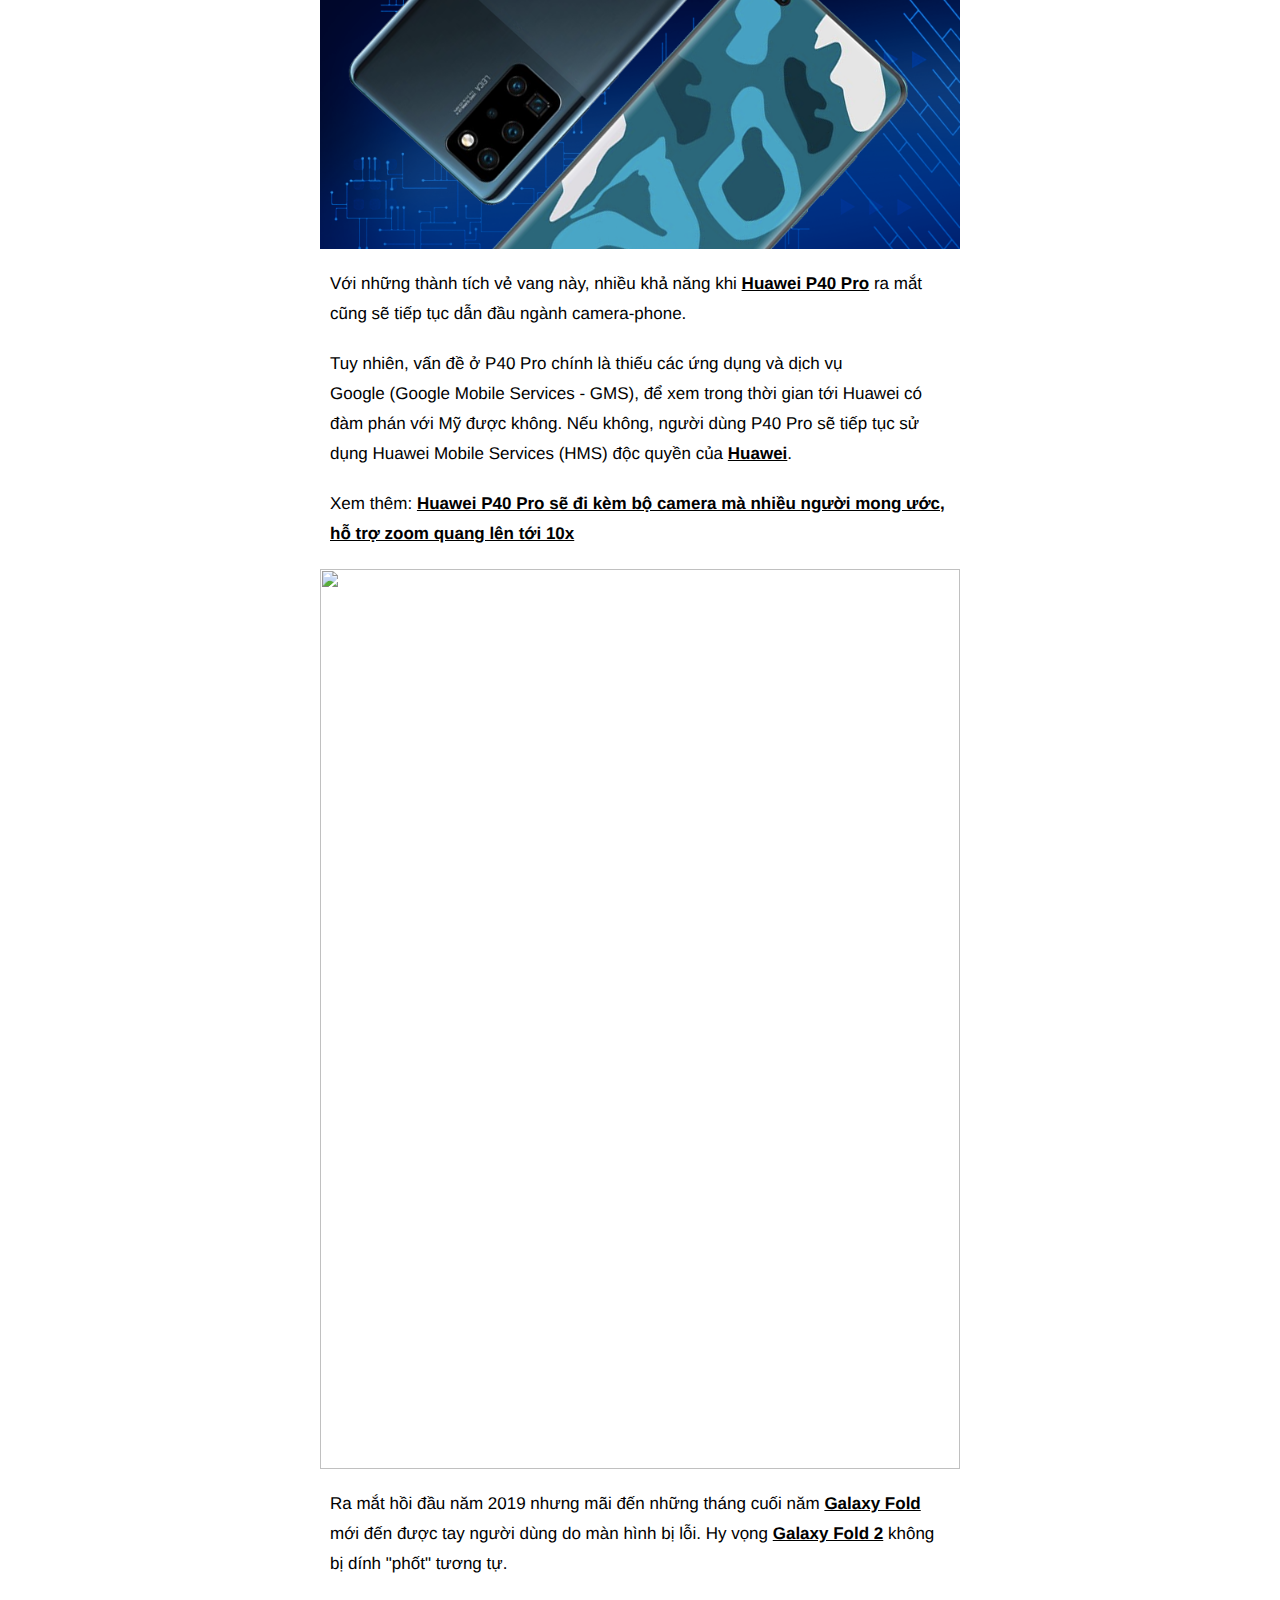
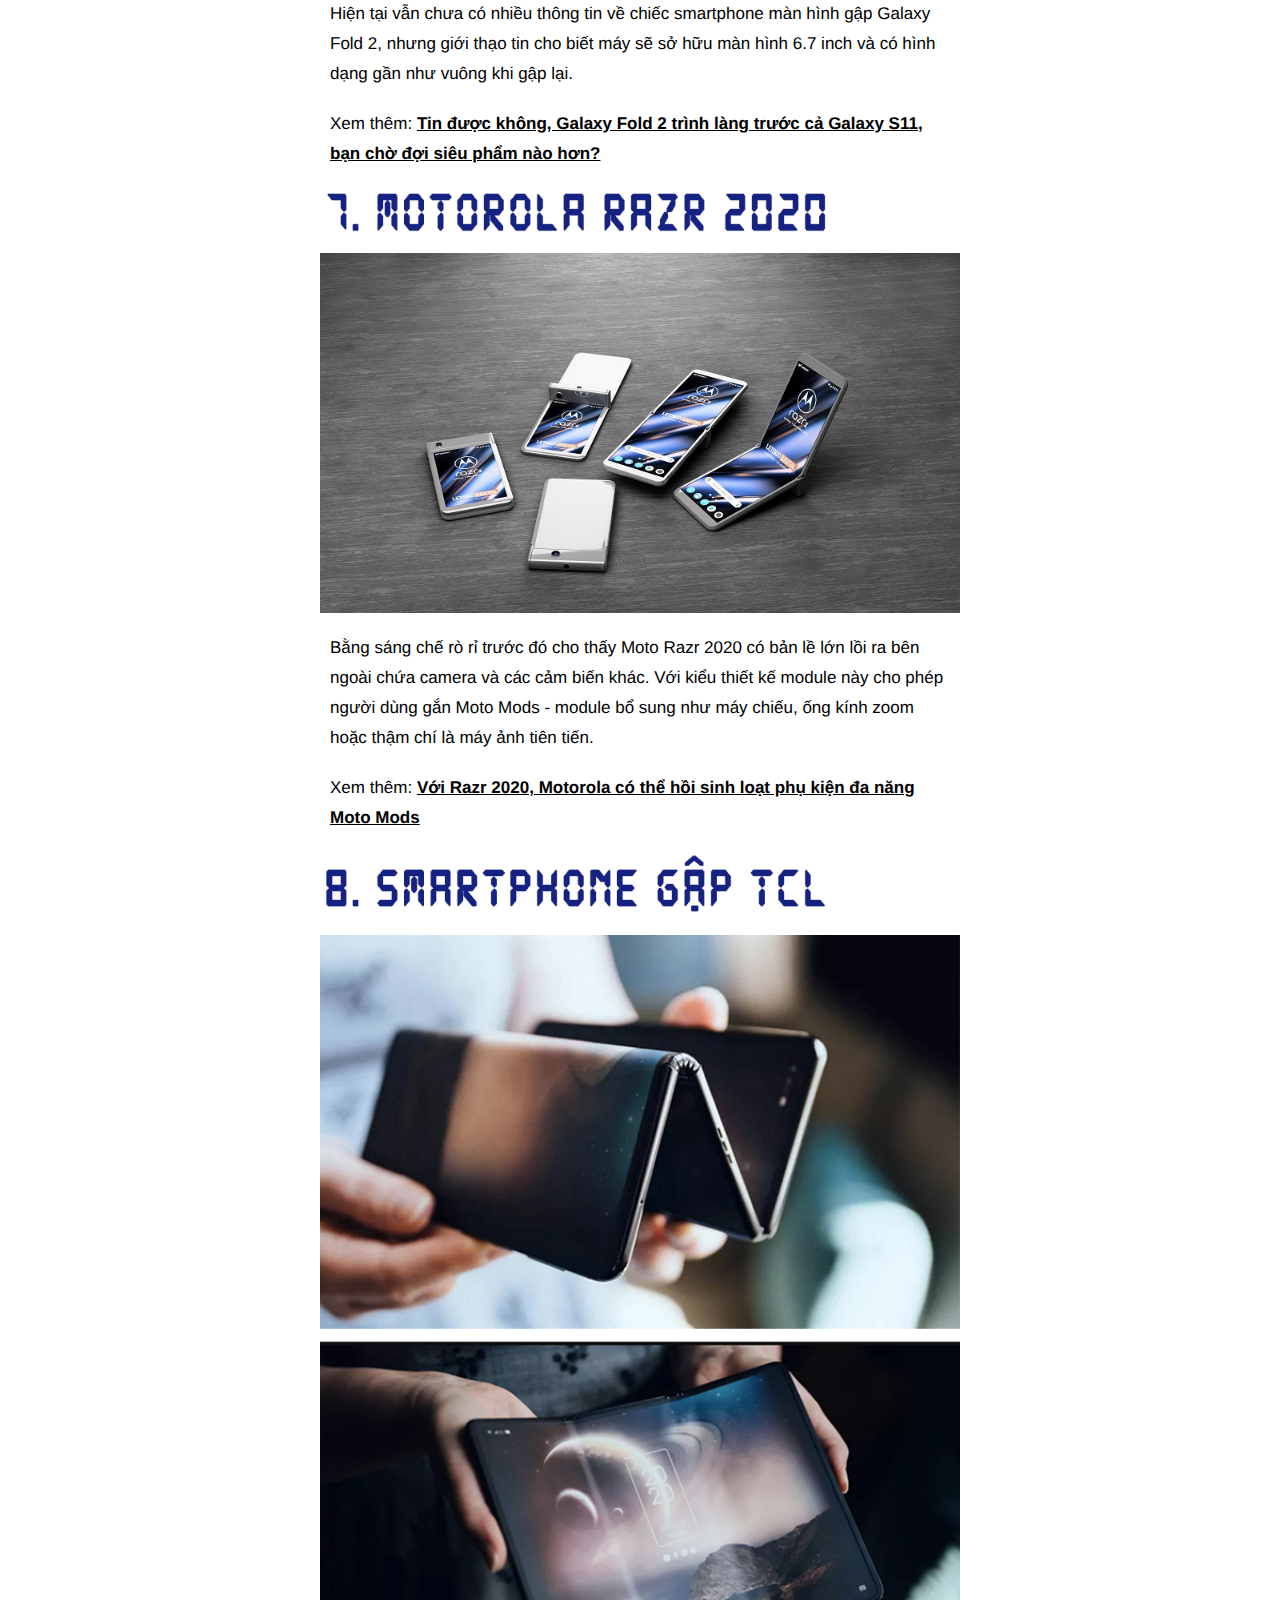
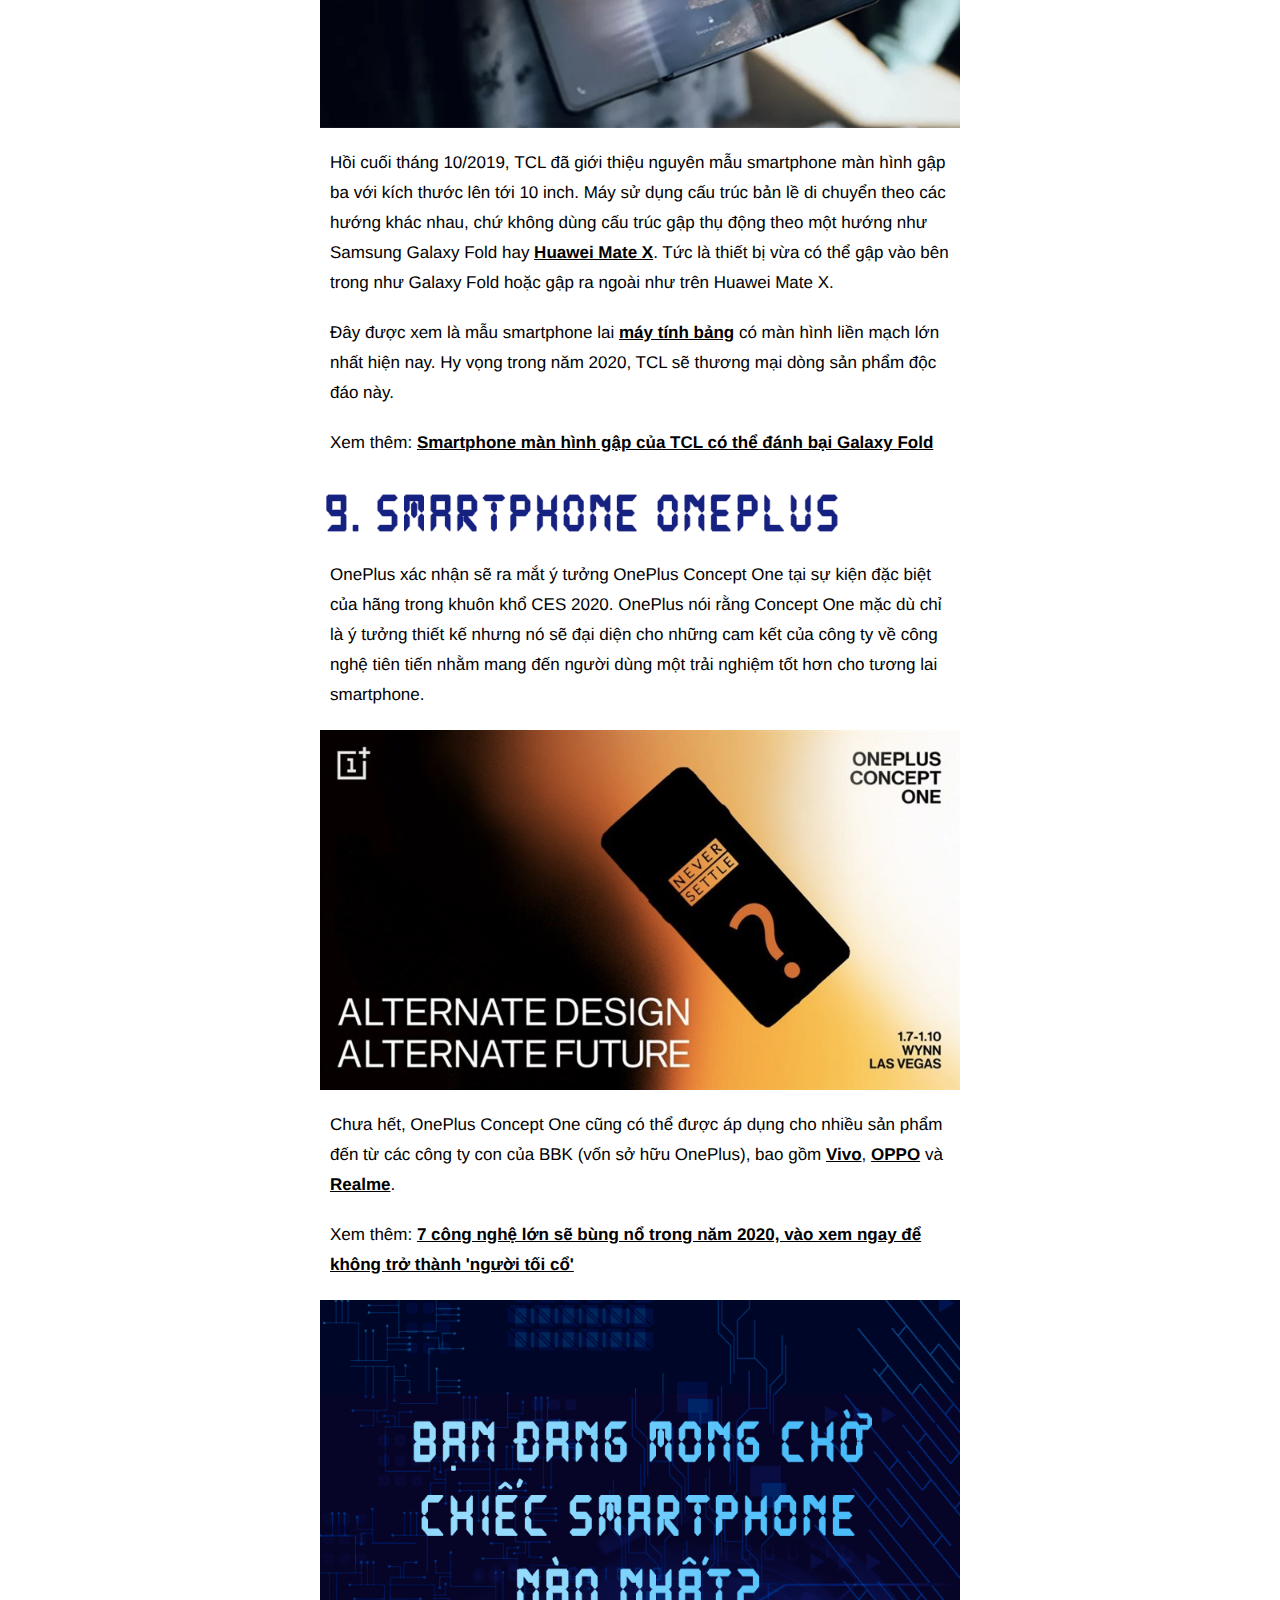
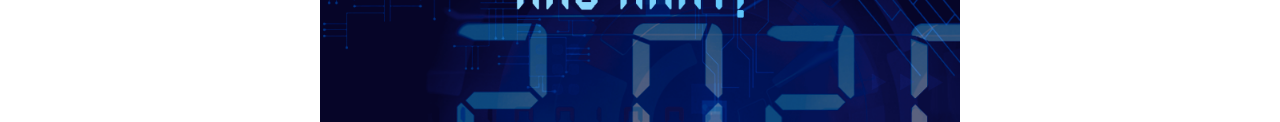
==== commit 1c641ead: "fix desktop and update mobile" ====
--- a/MOBILE/index.html
+++ b/MOBILE/index.html
@@ -14,81 +14,112 @@
 	</div>
 	<div class="how-richkid">
 		<div class="container del-marginbottom">
+			<p>Năm 2019 khép lại với nhiều mẫu <a href="https://www.thegioididong.com/dtdd" target="_blank" title="Đặt mua smartphone tại Thegioididong.com" type="Đặt mua smartphone tại Thegioididong.com">smartphone</a> ấn tượng trong thiết kế, nào là màn hình thác nước, màn hình bo cong tràn ra cả mặt lưng hay thậm chí là cuộc cách mạng smartphone màn hình gập. Theo đó trong năm 2020, tín đồ công nghệ sẽ tiếp tục được mãn nhãn với các thế hệ đương nhiệm sở hữu vẻ ngoài hoàn thiện hơn.</p>
+			<p>Hầu hết các mẫu smartphone trong năm 2020 vẫn dùng màn hình kích thước tầm 6 inch trở lên, cùng với sự cải tiến đáng kể về camera và mạng di động (hỗ trợ kết nối 5G).</p>
+			<p>Những tân binh hàng đầu này chủ yếu được đồn đại sẽ ra mắt tại CES 2020, MWC 2020 hoặc thậm chí vào cuối năm 2020. Dưới đây là những kỳ vọng cùng thông tin rò rỉ về 9 chiếc smartphone được nhiều người mong đợi và dự kiến sẽ khuấy đảo thị trường di động trong năm 2020.</p>
+
 			<div class="img-fullscreen">
 				<img src="images/outline01.png">
 			</div>
-			<p>AI (Artificial Intelligence - Trí tuệ nhân tạo) là một trong những phát triển công nghệ mang tính cách mạng nhất hiện nay. Hầu hết các hãng công nghệ đã bắt đầu ứng dụng AI vào đời sống để cải thiện trải nghiệm của khách hàng và hợp lý hóa hoạt động kinh doanh của họ. Điều này sẽ tiếp tục được nâng tầm trong năm 2020 và khi mọi người đã có thói quen làm việc chung với AI, thì việc thiết kế và triển khai các hệ thống dựa trên AI được xem là đề xuất sáng giá đối với hầu hết các doanh nghiệp.</p>
+
+			<p>Dòng smartphone&nbsp;flagship&nbsp;đầu tiên trong năm 2020 được <a href="https://www.thegioididong.com/dtdd-samsung" target="_blank" title="Đặt mua smartphone Samsung tại Thegioididong.com" type="Đặt mua smartphone Samsung tại Thegioididong.com">Samsung</a> trình làng chính là <a href="https://www.thegioididong.com/dtdd/samsung-galaxy-s11" target="_blank" title="Chi tiết Galaxy S11" type="Chi tiết Galaxy S11">Galaxy S11</a> - đây là phiên bản kế nhiệm dòng <a href="https://www.thegioididong.com/dtdd/samsung-galaxy-s10-plus" target="_blank" title="Đặt mua Samsung Galaxy S10+ tại Thegioididong.com" type="Đặt mua Samsung Galaxy S10+ tại Thegioididong.com">Galaxy S10</a> với các nâng cấp về camera và hiệu năng,... nhưng điều thú vị nhất là cách Samsung định hình sản phẩm và tạo nên xu hướng.</p>
+
 			<div class="img-fullscreen">
 				<img src="images/img01.png">
 			</div>
-			<p>Theo đó, phần lớn các ứng dụng AI sẽ tiếp tục được phát triển thông qua các nhà cung cấp nền tảng dịch vụ, cho phép khách hàng chỉ cần cung cấp dữ liệu và trả tiền cho các thuật toán hoặc tài nguyên khi sử dụng chúng.</p>
-			<p>Hiện tại, các nền tảng này được cung cấp bởi Amazon, Google và Microsoft, có xu hướng hơi rộng về phạm vi, với kỹ thuật tùy chỉnh (thường có chi phí cao) được yêu cầu để áp dụng chúng cho các nhiệm vụ cụ thể mà tổ chức có thể yêu cầu. Trong năm 2020, các dịch vụ về AI sẽ được mở rộng hơn, cung cấp các ứng dụng và dịch vụ phù hợp hơn cho từng nhiệm vụ cụ thể hoặc chuyên biệt. Với mức độ phổ biến và thiết thực, AI sẽ trở thành nhu cầu không thể thiếu đối với các công ty.</p>
+
+			<p>Điển hình như&nbsp;dòng Samsung Galaxy S10 ra mắt vào tháng 3/2019 được tích hợp bộ ba camera hoành tráng phía sau, sạc ngược không dây và chụp ảnh đêm tốt hơn. Tuy các tính năng và công nghệ không chênh là bao khi so với <a href="https://www.thegioididong.com/dtdd/lg-v40-thinq" target="_blank" title="Chi tiết LG V40 ThinQ" type="Chi tiết LG V40 ThinQ">LG V40 ThinQ</a> và <a href="https://www.thegioididong.com/dtdd/huawei-mate-20-pro" target="_blank" title="Chi tiết Huawei Mate 20 Pro" type="Chi tiết Huawei Mate 20 Pro">Huawei Mate 20 Pro</a>, nhưng Galaxy S10 có mức độ phủ biến cao hơn, giúp người dùng ở nhiều quốc gia có thể trải nghiệm được các công nghệ hiện đại nhất.</p>
+			<p>Năm nay tín đồ công nghệ đang mong chờ các nâng cấp đáng kể như kết nối 5G (hỗ trợ mặc định trên chip Snapdragon 865), <a href="https://www.thegioididong.com/tin-tuc/samsung-dang-co-ke-hoach-nang-cap-cum-camera-sau-cho-galaxy-s11-1225528" target="_blank" title="Samsung đang có kế hoạch nâng cấp cụm camera sau cho Galaxy S11, cảm biến khủng 108MP cùng camera zoom quang 5x và 3D ToF" type="Samsung đang có kế hoạch nâng cấp cụm camera sau cho Galaxy S11, cảm biến khủng 108MP cùng camera zoom quang 5x và 3D ToF">camera chính có độ phân giải "khủng" lên tới 108 MP</a> và cổng âm thanh 3.5 mm vẫn được giữ lại trên dòng Galaxy S11.</p>
+			<p>Xem thêm:&nbsp;<a href="https://www.thegioididong.com/tin-tuc/do-phan-giai-camera-tele-galaxy-s11-cao-gap-4-lan-galaxy-s10-1227920" target="_blank" title="Độ phân giải camera tele trên dòng Galaxy S11 được nâng cao hơn gấp 4 lần so với dòng Galaxy S10" type="Độ phân giải camera tele trên dòng Galaxy S11 được nâng cao hơn gấp 4 lần so với dòng Galaxy S10">Độ phân giải camera tele trên dòng Galaxy S11 được nâng cao hơn gấp 4 lần so với dòng Galaxy S10</a></p>
+
 			<div class="img-fullscreen">
 				<img src="images/outline02.png">
 			</div>
 			<div class="img-fullscreen">
 				<img src="images/img02.png">
 			</div>
-			<p>Thế hệ kết nối internet di động thế hệ thứ 5 sẽ mang đến cho chúng ta tốc độ tải xuống và tải lên cực nhanh cũng như các kết nối ổn định hơn. Mặc dù mạng dữ liệu di động 5G lần đầu tiên xuất hiện vào năm 2019, nhưng các dịch vụ đi kèm vẫn còn đắt đỏ và bị hạn chế hoạt động ở các khu vực, thành phố. Tuy nhiên, sang năm 2020, 5G sẽ phủ sóng rộng hơn, ổn định hơn, các gói dữ liệu được niêm yết với giá cả cũng phải chăng hơn. Đồng nghĩa với việc người tiêu dùng có thể thoải mái trải nghiệm dịch vụ.</p>
-			<p>Khi sử dụng các gói dịch vụ mạng 5G, bạn có thể tùy thích truyền phát phim, nhạc online với chất lượng cao và nhanh hơn&nbsp;khi đang di chuyển trên đường. Băng thông gia tăng sẽ cho phép máy móc, robot và phương tiện tự hành thu thập cũng như truyền nhiều dữ liệu nhanh hơn bao giờ hết, dẫn đến những tiến bộ trong lĩnh vực Internet Vạn Vật (IoT) và máy móc thông minh.</p>
+			<p>Nếu vẫn dõi theo thiết kế nhỏ gọn của&nbsp;<a href="https://www.thegioididong.com/dtdd/iphone-se-64gb" target="_blank" title="Chi tiết iPhone SE" type="Chi tiết iPhone SE">iPhone SE</a>&nbsp;đời đầu,&nbsp;<a href="https://www.thegioididong.com/dtdd/iphone-se-2" target="_blank" title="Chi tiết iPhone SE2" type="Chi tiết iPhone SE2">iPhone SE2</a>&nbsp;hứa hẹn sẽ tạo nên cơn sốt mua sắm trong năm 2020 nhất là đối với những ai có đôi bàn tay nhỏ, phái nữ hay đơn giản chỉ thích dùng smartphone dưới 6 inch.</p>
+			<p>iPhone SE2 được cho là có ngoại hình tương tự <a href="https://www.thegioididong.com/dtdd/iphone-8-64gb" target="_blank" title="Chi tiết iPhone 8" type="Chi tiết iPhone 8">iPhone 8</a>, cấu hình thuộc hàng&nbsp;flagship&nbsp;và giá bán "rẻ" như iPhone SE đời đầu.</p>
+			<p>Xem thêm:&nbsp;<a href="https://www.thegioididong.com/tin-tuc/danh-gia-chi-tiet-iphone-se-2-chip-a13-thiet-ke-iphone-8-1196885" target="_blank" title="Tổng hợp về iPhone SE 2: Tên gọi mới, thiết kế cũ với giá bán 9 triệu?" type="Tổng hợp về iPhone SE 2: Tên gọi mới, thiết kế cũ với giá bán 9 triệu?">Tổng hợp về iPhone SE 2: Tên gọi mới, thiết kế cũ với giá bán 9 triệu?</a></p>
 			<div class="img-fullscreen">
 				<img src="images/outline03.png">
 			</div>
-			<p>Hiện tại xe tự hành vẫn còn nhiều bất cập, nhưng ít ra vào năm 2020, những cải tiến và đổi mới trong công nghệ sẽ cho chúng ta thấy nhiều mẫu xe không người lái xuất hiện trên đường phố.</p>
-			<p>Giám đốc Tesla, Elon Musk, cho biết ông tự tin công ty của mình sẽ tạo ra được một chiếc xe tự hành hoàn toàn vào năm 2020. Hàng trăm ngàn chiếc Tesla đang liên tục thu và gửi dữ liệu về cho các máy chủ của Tesla, giúp hãng cải thiện và nâng cao hệ thống Autopilot và Full Self-Driving. Trong khi đó, máy tính tự lái của Tesla vốn bắt đầu hoạt động khoảng ba năm trước được cho là sử dụng ít năng lượng hơn trong xe so với các dịch vụ từ đối thủ như Nvidia.</p>
+			<p>Dòng Pixel 3a tuy là phiên bản rút gọn cấu hình và giá bán cũng rẻ hơn nhưng vẫn giữ được nguyên vẹn cụm camera chất lượng phía sau như trên Pixel 3. Từ cơ sở này chúng ta có thể hy vọng rằng dòng Pixel 4a không bị rút gọn quá nhiều cấu hình và giữ được những tính năng cốt lõi trên Pixel 4, kèm giá bán phải chăng hơn.</p>
+			<p>Xem thêm:&nbsp;<a href="https://www.thegioididong.com/tin-tuc/google-pixel-4a-lo-hinh-anh-render-1229003" target="_blank" title="Không thể tin được, Pixel 4a bây giờ cũng sử dụng màn hình nốt ruồi, may là có cổng cắm tai nghe 3.5mm" type="Không thể tin được, Pixel 4a bây giờ cũng sử dụng màn hình nốt ruồi, may là có cổng cắm tai nghe 3.5mm">Không thể tin được, Pixel 4a bây giờ cũng sử dụng màn hình 'nốt ruồi', may là có cổng cắm tai nghe 3.5mm</a></p>
+			
 			<div class="img-fullscreen">
 				<img src="images/img03.png">
 			</div>
-			<p>Tesla dự kiến sẽ có 1 triệu phương tiện trên đường phố vào năm 2020, có khả năng hoạt động như robot taxi. Mỗi chiếc xe có thể làm việc 100 giờ/tuần cho chủ xe, kiếm tiền với tư cách robot taxi.</p>
-			<p>Về phía&nbsp;Waymo, công ty con của Google vừa hoàn thành thử nghiệm taxi tự hành ở California, nơi hãng đã chở hơn 6.200 hành khách trong tháng đầu tiên.</p>
-			<p>Tất nhiên, tự hành hóa sẽ không chỉ ứng dụng trên ô tô mà còn lan rộng sang vận tải và vận chuyển. Những đột phá ở mảng này sẽ tiếp tục được nhìn thấy trong năm 2020.</p>
+
 			<div class="img-fullscreen">
 				<img src="images/outline04.png">
 			</div>
-			<p>Công nghệ hiện đang giúp chúng ta chăm sóc sức khỏe tốt hơn. Khả năng thu thập dữ liệu từ các thiết bị đeo thông minh như <a href="https://www.thegioididong.com/dong-ho-thong-minh" target="_blank" title="Đặt mua đồng hồ thông minh tại Thegioididong.com" type="Đặt mua đồng hồ thông minh tại Thegioididong.com">smartwatch</a> và smartband giúp người dùng dự đoán được phần nào các triệu chứng để&nbsp;sớm đến bệnh viện thăm khám kịp thời.</p>
-			<p>Khi nói đến điều trị, chúng ta sẽ thấy các phương pháp cá nhân hóa hơn nhiều, giúp các bác sĩ kê đơn thuốc chính xác hơn và áp dụng các liệu pháp điều trị hiệu quả nhất, nhờ vào các dữ liệu thu thập xuyên suốt trong thời gian qua từ bệnh nhân.</p>
+
+			<p>Dòng <a href="https://www.thegioididong.com/dtdd/iphone-11" target="_blank" title="Đặt mua iPhone 11 tại Thegioididong.com" type="Đặt mua iPhone 11 tại Thegioididong.com">iPhone 11</a> có thiết kế không khác mấy so với thế hệ tiền nhiệm, nên nhiều người hy vọng Apple sẽ "khoác áo" mới cho <a href="https://www.thegioididong.com/dtdd/iphone-12" target="_blank" title="Chi tiết iPhone 12" type="Chi tiết iPhone 12">iPhone 12</a>. Bên cạnh đó, có&nbsp;những tính năng thời thượng mà Apple cũng nên cân nhắc thêm vào iPhone 12 như sạc ngược không dây, 5G và bộ nhớ cao hơn.</p>
+
 			<div class="img-fullscreen">
-				<img src="images/img04.png">
+				<img src="images/img04.gif">
 			</div>
-			<p>Nhờ những đột phá gần đây trong công nghệ, đặc biệt là trong lĩnh vực genomics và AI, chúng ta có thể hiểu rõ hơn tình trạng sức khỏe của mỗi người đang tốt hay xấu để từ đó điều trị chống lại các căn bệnh cụ thể, cũng như biết được bệnh nhân phản ứng như thế nào giữa các loại thuốc hoặc điều trị khác nhau.</p>
-			<p>Trong suốt năm 2020, chúng ta sẽ thấy các ứng dụng mới trong việc dự đoán để chăm sóc sức khỏe tốt hơn, đưa ra các phương pháp điều trị hiệu quả và cá nhân hóa hơn để đảm bảo kết quả cho từng bệnh nhân tốt hơn.</p>
+
+			<p>Về phần mặt trước, nếu <a href="https://www.thegioididong.com/dtdd-apple-iphone" target="_blank" title="Đặt mua iPhone tại Thegioididong.com" type="Đặt mua iPhone tại Thegioididong.com">Apple</a> nhúng được camera selfie dưới màn hình thì hay quá, hoặc thiết kế làm sao cho "tai thỏ" nhỏ gọn lại, như thế nhìn iPhone 12 mới hợp thời và mang đến trải nghiệm toàn màn hình vốn đang rất thịnh hành bên smartphone Android.</p>
+			<p>Xem thêm:&nbsp;<a href="https://www.thegioididong.com/tin-tuc/iphone-12-lan-dau-xuat-hien-bang-xuong-bang-thit-1228153" target="_blank" title="iPhone 12 lần đầu xuất hiện bằng xương, bằng thịt với thiết kế giống như nhiều người đang mơ ước" type="iPhone 12 lần đầu xuất hiện bằng xương, bằng thịt với thiết kế giống như nhiều người đang mơ ước">iPhone 12 lần đầu xuất hiện ‘bằng xương, bằng thịt’ với thiết kế giống như nhiều người đang mơ ước</a></p>
 			<div class="img-fullscreen">
 				<img src="images/outline05.png">
 			</div>
-			<p>Blockchain là một cơ sở dữ liệu phân cấp lưu trữ thông tin trong các khối thông tin được liên kết với nhau bằng mã hóa và mở rộng theo thời gian. Mỗi khối thông tin đều chứa thông tin về thời gian khởi tạo và được liên kết tới khối trước đó, kèm một mã thời gian và dữ liệu giao dịch. Blockchain được thiết kế để chống lại việc thay đổi của dữ liệu: Một khi dữ liệu đã được mạng lưới chấp nhận thì sẽ không có cách nào thay đổi được nó.</p>
+			<p>Ra mắt hồi tháng 3/2019, ngay lập tức&nbsp;<a href="https://www.thegioididong.com/dtdd/huawei-p30-pro" target="_blank" title="Chi tiết Huawei P30 Pro" type="Chi tiết Huawei P30 Pro">Huawei P30 Pro</a> đã nhận được điểm số camera cao nhất trên chuyên trang đánh giá camera uy tín Dxomark. Thậm chí hiện tại ngôi vị đầu bảng Dxomark mobile cũng thuộc về <a href="https://www.thegioididong.com/dtdd/huawei-mate-30-pro" target="_blank" title="Chi tiết Huawei Mate 30 Pro" type="Chi tiết Huawei Mate 30 Pro">Huawei Mate 30 Pro</a>.</p>
+
 			<div class="img-fullscreen">
 				<img src="images/img05.png">
 			</div>
-			<p>Để "lúa hóa" hơn thì Blockchain thực chất là một sổ cái kỹ thuật số được sử dụng để ghi lại các giao dịch nhưng được bảo mật do tính chất mã hóa và phi tập trung của nó.</p>
-			<p>Các công ty tài chính lớn nhất thế giới đang hoạt động trên blockchain và xu hướng này không có dấu hiệu chậm lại.&nbsp;2020 được dự đoán sẽ là năm&nbsp;Blockchain bùng nổ.</p>
-			<p>Riêng bạn nghĩ công nghệ nào sẽ bùng nổ mạnh mẽ nhất trong năm 2020?</p>
+
+			<p>Với những thành tích vẻ vang này, nhiều khả năng khi <a href="https://www.thegioididong.com/dtdd/huawei-p40-pro" target="_blank" title="Chi tiết Huawei P40 Pro" type="Chi tiết Huawei P40 Pro">Huawei P40 Pro</a> ra mắt cũng sẽ tiếp tục dẫn đầu ngành camera-phone.</p>
+			<p>Tuy nhiên, vấn đề ở P40 Pro chính là thiếu các ứng dụng và dịch vụ Google&nbsp;(Google Mobile Services - GMS), để xem trong thời gian tới Huawei có đàm phán với Mỹ được không. Nếu không, người dùng P40 Pro sẽ tiếp tục sử dụng&nbsp;Huawei Mobile Services (HMS) độc quyền của <a href="https://www.thegioididong.com/dtdd-huawei" target="_blank" title="Đặt mua smartphone Huawei tại Thegioididong.com" type="Đặt mua smartphone Huawei tại Thegioididong.com">Huawei</a>.</p>
+			<p>Xem thêm:&nbsp;<a href="https://www.thegioididong.com/tin-tuc/huawei-p40-pro-se-di-kem-bo-camera-ma-nhieu-nguoi-mong-uoc-1227671" target="_blank" title="Huawei P40 Pro sẽ đi kèm bộ camera mà nhiều người mong ước, hỗ trợ zoom quang lên tới 10x" type="Huawei P40 Pro sẽ đi kèm bộ camera mà nhiều người mong ước, hỗ trợ zoom quang lên tới 10x">Huawei P40 Pro sẽ đi kèm bộ camera mà nhiều người mong ước, hỗ trợ zoom quang lên tới 10x</a></p>
+
 			<div class="img-fullscreen">
-				<img src="images/outline06.png">
+				<img src="images/img06.gif">
 			</div>
-			<div class="img-fullscreen">
-				<img src="images/img06.png">
-			</div>
-			<p>Thực tế mở rộng (Extended Reality hay XR) là một thuật ngữ đề cập đến tất cả các môi trường kết hợp thực - ảo và tương tác giữa người với máy bằng công nghệ máy tính và thiết bị đeo thông minh. Nó bao gồm các hình thức đại diện như thực tế tăng cường (AR), tăng cường ảo (AV) và thực tế ảo (VR).</p>
-			<p>Những công nghệ này đã trình làng được vài năm nhưng phần lớn chỉ giới hạn trong thế giới giải trí, điển hình như thiết bị thực tế ảo thuộc dòng Oculus Rift và Vive mang đến những trải nghiệm tuyệt vời nhất về các tựa game AR.</p>
-			<p>Đến năm 2020, hy vọng VR, AR và XR sẽ trở nên phổ biến hơn và đưa ra được những cách thức mới để tương tác với khách hàng.</p>
+			<p>Ra mắt hồi đầu năm 2019 nhưng mãi đến những tháng cuối năm&nbsp;<a href="https://www.thegioididong.com/dtdd/samsung-galaxy-fold" target="_blank" title="Chi tiết Samsung Galaxy Fold" type="Chi tiết Samsung Galaxy Fold">Galaxy Fold</a> mới đến được tay người dùng do màn hình bị lỗi. Hy vọng&nbsp;<a href="https://www.thegioididong.com/dtdd/samsung-galaxy-fold-2" target="_blank" title="Chi tiết Samsung Galaxy Fold 2" type="Chi tiết Samsung Galaxy Fold 2">Galaxy Fold 2</a> không bị dính "phốt" tương tự.</p>
+			<p>Hiện tại vẫn chưa có nhiều thông tin về chiếc smartphone màn hình gập Galaxy Fold 2, nhưng giới thạo tin cho biết máy sẽ sở hữu màn hình 6.7 inch và&nbsp;có hình dạng gần như vuông khi gập lại.</p>
+			<p>Xem thêm:&nbsp;<a href="https://www.thegioididong.com/tin-tuc/galaxy-fold-2-trinh-lang-truoc-galaxy-s11-1229160" target="_blank" title="Tin được không, Galaxy Fold 2 trình làng trước cả Galaxy S11, bạn chờ đợi siêu phẩm nào hơn?" type="Tin được không, Galaxy Fold 2 trình làng trước cả Galaxy S11, bạn chờ đợi siêu phẩm nào hơn?">Tin được không, Galaxy Fold 2 trình làng trước cả Galaxy S11, bạn chờ đợi siêu phẩm nào hơn?</a></p>
+
 			<div class="img-fullscreen">
 				<img src="images/outline07.png">
 			</div>
-			<p>Thị giác máy tính (Computer Vision) là một lĩnh vực trong AI và Computer Science (Khoa học máy tính) nhằm giúp máy tính có&nbsp;thể xác định được vật phẩm, địa điểm, vật thể hoặc con người từ hình ảnh trực quan - những thứ được thu thập bởi camera hoặc cảm biến.</p>
-			<p>Lấy một ví dụ đơn giản để bạn dễ hình dung, bạn tải hình ảnh lên&nbsp;Google Image Search hoặc dùng&nbsp;Google Lens quét hình ảnh của một bông hoa, hệ thống sẽ đối chiếu với dữ liệu thu thập trước đó để cung cấp thông tin mà bạn cần biết về bông hoa đó.</p>
+
 			<div class="img-fullscreen">
-				<img src="images/img07.gif">
+				<img src="images/img07.png">
 			</div>
-			<p>Sang năm 2020, chúng ta sẽ được thấy nhiều hơn các công cụ và công nghệ được trang bị Thị giác máy tính, đơn cử là xe tự hành. Theo đó, những chiếc xe không người lái sẽ phát hiện được cảnh sát và nhận biết các cung đường nguy hiểm.</p>
-			<p>Các dây chuyền sản xuất sẽ sử dụng camera Thị giác máy tính để theo dõi các sản phẩm bị lỗi hoặc lỗi thiết bị và camera an ninh sẽ có thể cảnh báo về bất cứ điều gì khác thường, mà không cần con người giám sát 24/7.</p>
-			<p>Thị giác máy tính cũng cho phép nhận dạng khuôn mặt, điều mà chúng ta sẽ nghe nhiều vào năm 2020. Chúng ta đã thấy công nghệ này hữu ích như thế nào trong việc kiểm soát quyền truy cập vào <a href="https://www.thegioididong.com/dtdd" target="_blank" title="Đặt mua smartphone tại Thegioididong.com" type="Đặt mua smartphone tại Thegioididong.com">smartphone</a> thông qua FaceID trên <a href="https://www.thegioididong.com/dtdd-apple-iphone" target="_blank" title="Đặt mua iPhone tại Thegioididong.com" type="Đặt mua iPhone tại Thegioididong.com">iPhone</a> và <a href="https://www.thegioididong.com/may-tinh-bang-apple-ipad" target="_blank" title="Đặt mua iPad tại Thegioididong.com" type="Đặt mua iPad tại Thegioididong.com">iPad</a> của Apple và cách sân bay Dubai sử dụng nó để cung cấp cho khách hàng thông tin về hành trình xuyên suốt hơn.</p>
+
+			<p>Bằng sáng chế rò rỉ trước đó cho thấy&nbsp;Moto Razr 2020 có bản lề lớn lồi ra bên ngoài chứa camera và các cảm biến khác. Với kiểu thiết kế module này cho phép người dùng gắn Moto Mods - module bổ sung như máy chiếu, ống kính zoom hoặc thậm chí là máy ảnh tiên tiến.</p>
+			<p>Xem thêm:&nbsp;<a href="https://www.thegioididong.com/tin-tuc/voi-razr-2020-motorola-co-the-hoi-sinh-phu-kien-moto-mods-1224633" target="_blank" title="Với Razr 2020, Motorola có thể hồi sinh loạt phụ kiện đa năng Moto Mods" type="Với Razr 2020, Motorola có thể hồi sinh loạt phụ kiện đa năng Moto Mods">Với Razr 2020, Motorola có thể hồi sinh loạt phụ kiện đa năng Moto Mods</a></p>
+
+			<div class="img-fullscreen">
+				<img src="images/outline08.png">
+			</div>
+
 			<div class="img-fullscreen">
 				<img src="images/img08.png">
 			</div>
-<!-- 		<div class="how-richkid override-background">
-			<div class="container del-marginbottom">
-				<p>Các quy tắc của Paint đều nhất quán và duy trì trong suốt hơn 30 năm cập nhật phần mềm bởi vì chúng không cần (và không có) thay đổi. Đôi khi chỉ cần như vậy để chúng ta xây dựng một bộ tính năng tốt cho ứng dụng.</p>
-				<p style="margin-bottom: 0;">Sẽ không có gì ngạc nhiên khi nhiều người tiếp tục sử dụng Paint trong một thời gian dài nữa. Tóm lại, nếu cái gì không hỏng, đừng sửa nó!</p>
+
+			<p>Hồi cuối tháng 10/2019,&nbsp;TCL đã giới thiệu nguyên mẫu smartphone màn hình gập ba với kích thước lên tới 10 inch. Máy sử dụng cấu trúc bản lề di chuyển theo các hướng khác nhau, chứ không dùng cấu trúc gập thụ động theo một hướng như Samsung Galaxy Fold hay <a href="https://www.thegioididong.com/dtdd/huawei-mate-x" target="_blank" title="Chi tiết Huawei Mate X" type="Chi tiết Huawei Mate X">Huawei Mate X</a>. Tức là thiết bị vừa có thể gập vào bên trong như Galaxy Fold hoặc gập ra ngoài như trên Huawei Mate X.</p>
+			<p>Đây được xem là mẫu smartphone lai <a href="https://www.thegioididong.com/may-tinh-bang" target="_blank" title="Đặt mua máy tính bảng tại Thegioididong.com" type="Đặt mua máy tính bảng tại Thegioididong.com">máy tính bảng</a> có màn hình liền mạch lớn nhất hiện nay. Hy vọng trong năm 2020, TCL sẽ thương mại dòng sản phẩm độc đáo này.</p>
+			<p>Xem thêm: <a href="https://www.thegioididong.com/tin-tuc/day-co-the-se-la-chiec-dien-thoai-danh-bai-galaxy-fold-1214557" target="_blank" title="Đây có thể sẽ là chiếc điện thoại đánh bại Galaxy Fold" type="Đây có thể sẽ là chiếc điện thoại đánh bại Galaxy Fold">Smartphone màn hình gập của TCL có thể đánh bại Galaxy Fold</a></p>
+
+			<div class="img-fullscreen">
+				<img src="images/outline09.png">
 			</div>
-		</div> -->
+
+			<p>OnePlus xác nhận sẽ ra mắt ý tưởng OnePlus Concept One tại sự kiện đặc biệt của hãng trong khuôn khổ CES 2020.&nbsp;OnePlus nói rằng Concept One mặc dù chỉ là ý tưởng thiết kế nhưng nó sẽ đại diện cho những cam kết của công ty về công nghệ tiên tiến nhằm mang đến người dùng một trải nghiệm tốt hơn cho tương lai smartphone.</p>
+
+			<div class="img-fullscreen">
+				<img src="images/img09.png">
+			</div>
+			
+			<p>Chưa hết,&nbsp;OnePlus Concept One cũng có thể được áp dụng cho nhiều sản phẩm đến từ các công ty con của BBK (vốn sở hữu OnePlus), bao gồm <a href="https://www.thegioididong.com/dtdd-vivo" target="_blank" title="Đặt mua smartphone Vivo tại Thegioididong.com" type="Đặt mua smartphone Vivo tại Thegioididong.com">Vivo</a>, <a href="https://www.thegioididong.com/dtdd-oppo" target="_blank" title="Đặt mua smartphone OPPO tại Thegioididong.com" type="Đặt mua smartphone OPPO tại Thegioididong.com">OPPO</a> và <a href="https://www.thegioididong.com/dtdd-realme" target="_blank" title="Đặt mua smartphone Realme tại Thegioididong.com" type="Đặt mua smartphone Realme tại Thegioididong.com">Realme</a>.</p>
+			<p>Xem thêm:&nbsp;<a href="https://www.thegioididong.com/tin-tuc/7-cong-nghe-lon-se-bung-no-trong-nam-2020-vao-xem-ngay-1226628" target="_blank" title="7 công nghệ lớn sẽ bùng nổ trong năm 2020, vào xem ngay để không trở thành người tối cổ" type="7 công nghệ lớn sẽ bùng nổ trong năm 2020, vào xem ngay để không trở thành người tối cổ">7 công nghệ lớn sẽ bùng nổ trong năm 2020, vào xem ngay để không trở thành 'người tối cổ'</a></p>
+
+			<div class="img-fullscreen">
+				<img class="del-marginbottom" src="images/img10.png">
+			</div>
 	</body>
--- a/MOBILE/css/style.css
+++ b/MOBILE/css/style.css
@@ -36,11 +36,11 @@
     -webkit-appearance: none;
 }
 body{
-    background-color: black;
-    color: white;
+    background-color: white;
+    color: black;
 }
 body a:link{
-    color: white;
+    color: black;
     font-weight: bold;
     text-decoration:underline;
 }
